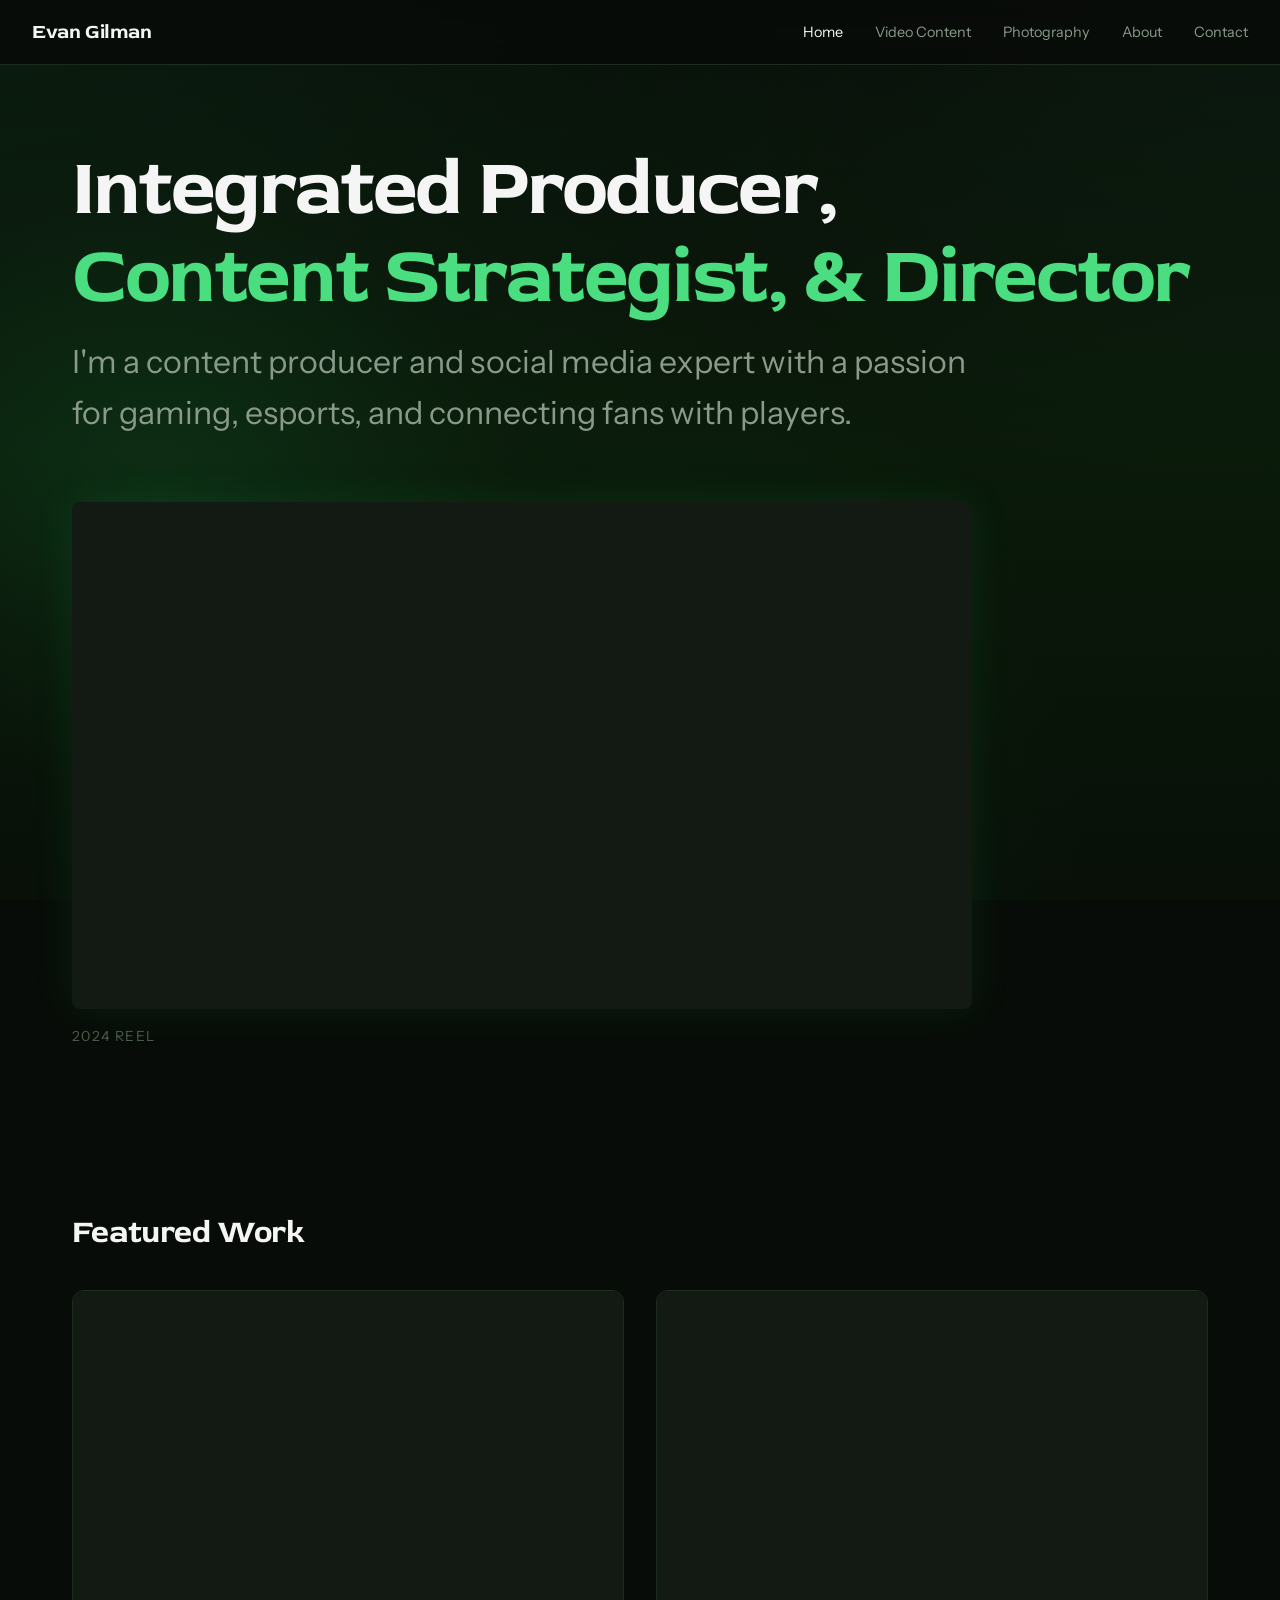
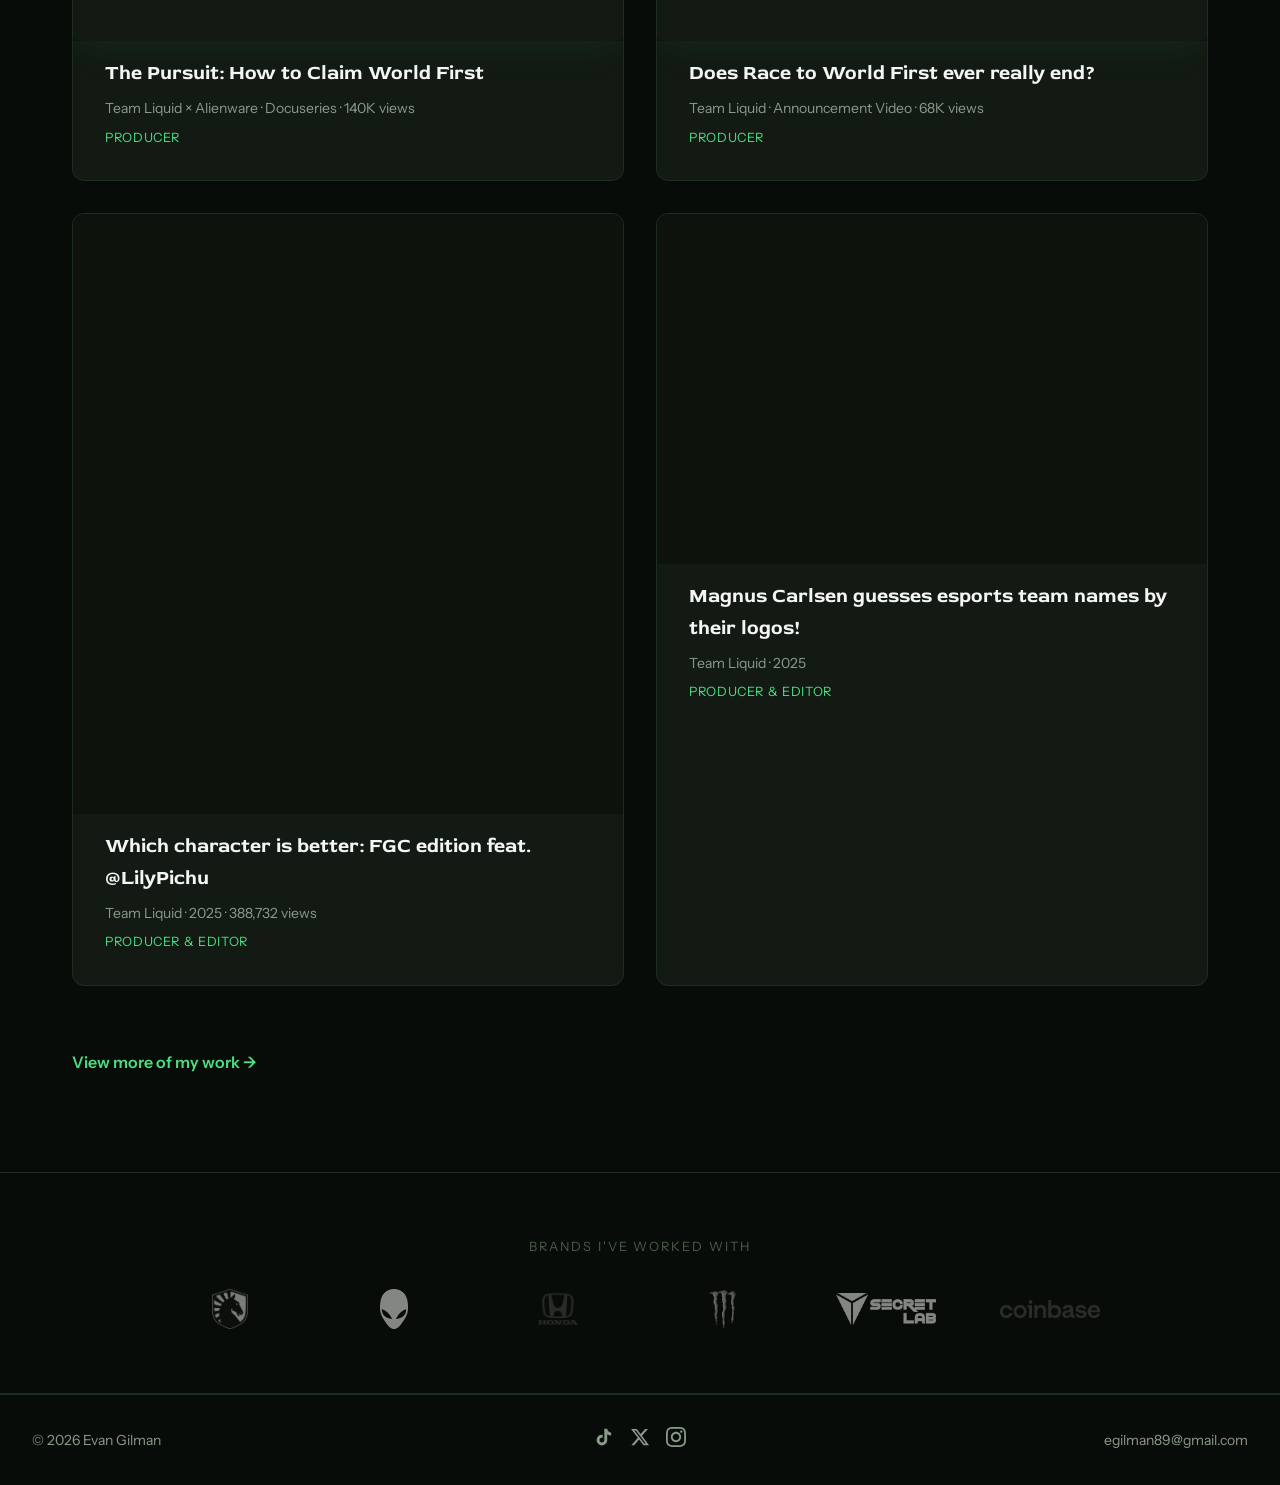
==== index.html @ f45a06b0 "adjusted font case" ====
<!DOCTYPE html>
<html lang="en">
<head>
  <meta charset="UTF-8">
  <meta name="viewport" content="width=device-width, initial-scale=1.0">
  <title>Evan Gilman | Video Producer</title>
  <link rel="icon" href="images/favicon.ico" type="image/x-icon">
  <link rel="preconnect" href="https://fonts.googleapis.com">
  <link rel="preconnect" href="https://fonts.gstatic.com" crossorigin>
  <link href="https://fonts.googleapis.com/css2?family=Instrument+Sans:wght@400;500;600;700&family=Syne:wght@700;800&display=swap" rel="stylesheet">
  <link rel="stylesheet" href="style.css">
  <link rel="preconnect" href="https://fonts.googleapis.com">
  <link rel="preconnect" href="https://fonts.gstatic.com" crossorigin>
  <link href="https://fonts.googleapis.com/css2?family=Red+Rose:wght@300..700&display=swap" rel="stylesheet">
</head>
<body>
  <nav class="nav">
    <a href="index.html" class="nav-logo">Evan Gilman</a>
    <button class="nav-toggle" aria-label="Toggle menu">
      <span></span>
      <span></span>
    </button>
    <ul class="nav-links">
      <li><a href="index.html" class="active">Home</a></li>
      <li><a href="content.html">Video Content</a></li>
      <li><a href="photography.html">Photography</a></li>
      <li><a href="about.html">About</a></li>
      <li><a href="contact.html">Contact</a></li>
    </ul>
  </nav>

  <main>
    <!-- Hero Section with Reel -->
    <section class="hero">
      <div class="hero-content">
        <h1 class="hero-title">Integrated Producer,<br><span class="accent"> Content Strategist, &amp Director</span></h1>
        <p class="hero-subtitle"> I'm a content producer and social media expert with a passion for gaming, esports, and connecting fans with players.</p>
      </div>
      <div class="reel-wrapper">
        <div class="video-container">
          <!-- Replace VIDEO_ID with actual YouTube video ID -->
          <iframe 
            src="https://www.youtube.com/embed/nRwBTQyNLHw" 
            title="Evan Gilman Video Reel"
            allow="accelerometer; autoplay; clipboard-write; encrypted-media; gyroscope; picture-in-picture" 
            allowfullscreen>
          </iframe>
        </div>
        <p class="reel-label">2024 Reel</p>
      </div>
    </section>

    <!-- Featured Work -->
    <section class="featured">
      <h2 class="section-title">Featured Work</h2>
      
      <div class="featured-grid">
        
         <!-- Featured Item 4 -->
        <article class="featured-item">
          <div class="featured-embed">
            <div class="video-container">
              <iframe 
                src="https://www.youtube.com/embed/1TEE61T-Swc" 
                allow="accelerometer; autoplay; clipboard-write; encrypted-media; gyroscope; picture-in-picture" 
                title="Race To World First Docuseries"
                allowfullscreen>
              </iframe>
            </div>
          </div>
          <div class="featured-info">
            <h3>The Pursuit: How to Claim World First</h3>
            <p class="featured-meta">Team Liquid × Alienware · Docuseries ·  140K views</p>
            <p class="featured-role">Producer</p>
          </div>
        </article>
      
        
      <article class="featured-item">
          <div class="featured-embed">
            <div class="video-container">
              <iframe 
                src="https://www.youtube.com/embed/2K3T5xhNEA8" 
                allow="accelerometer; autoplay; clipboard-write; encrypted-media; gyroscope; picture-in-picture" 
                title="Race To World First Announcement Video"
                allowfullscreen>
              </iframe>
            </div>
          </div>
          <div class="featured-info">
            <h3>Does Race to World First ever really end?</h3>
            <p class="featured-meta">Team Liquid · Announcement Video ·  68K views</p>
            <p class="featured-role">Producer</p>
          </div>
        </article>
     
        
        <!-- Featured Item 2 -->
        <article class="featured-item vertical-video">
        <div class="featured-embed vertical">
        <iframe src="https://www.youtube.com/embed/5CmzBEQgQRY" ></iframe>
          </div>
            <div class="featured-info">
            <h3>Which character is better: FGC edition feat. @LilyPichu</h3>
            <p class="featured-meta">Team Liquid · 2025 · 388,732 views</p>
            <p class="featured-role">Producer & Editor</p>
          </div>
        </article>
        

        <!-- Featured Item 3 -->
       <article class="featured-item">
  <div class="featured-embed">
    <blockquote class="instagram-media instagram" 
      data-instgrm-permalink="https://www.instagram.com/reel/DJU_d-mSItl/?utm_source=ig_embed&amp;utm_campaign=loading" 
      data-instgrm-version="14">
    </blockquote>
  </div>
  <div class="featured-info">
    <h3>Magnus Carlsen guesses esports team names by their logos!</h3>
    <p class="featured-meta">Team Liquid · 2025</p>
    <p class="featured-role">Producer & Editor</p>
  </div>
</article> 

       </div>

      <a href="content.html" class="view-all-btn">View more of my work →</a>
    </section>

    <!-- Clients/Brands Strip -->
    <section class="clients">
      <p class="clients-label">Brands I've worked with</p>
      <div class="clients-logos">
        <!-- Replace with actual logo images -->
        <img src="images/teamliquid.webp" alt="Team Liquid">
        <img src="images/alienware.webp" alt="Alienware">
        <img src="images/honda.webp" alt="honda">
        <img src="images/monster.webp" alt="monster" >
        <img src="images/secretlab.webp" alt="secretlab">
        <img src="images/coinbase.webp" alt="coinbase">
      </div>
    </section>
  </main>

 <footer class="footer">
  <p>© 2026 Evan Gilman</p>
  <div class="footer-social">
    <a href="https://www.tiktok.com/@egil.eye" target="_blank" aria-label="TikTok">
      <svg xmlns="http://www.w3.org/2000/svg" width="20" height="20" viewBox="0 0 24 24" fill="currentColor">
        <path d="M19.59 6.69a4.83 4.83 0 0 1-3.77-4.25V2h-3.45v13.67a2.89 2.89 0 0 1-5.2 1.74 2.89 2.89 0 0 1 2.31-4.64 2.93 2.93 0 0 1 .88.13V9.4a6.84 6.84 0 0 0-1-.05A6.33 6.33 0 0 0 5 20.1a6.34 6.34 0 0 0 10.86-4.43v-7a8.16 8.16 0 0 0 4.77 1.52v-3.4a4.85 4.85 0 0 1-1-.1z"/>
      </svg>
    </a>
    <a href="https://twitter.com/h3yevan" target="_blank" aria-label="X">
      <svg xmlns="http://www.w3.org/2000/svg" width="20" height="20" viewBox="0 0 24 24" fill="currentColor">
        <path d="M18.244 2.25h3.308l-7.227 8.26 8.502 11.24H16.17l-5.214-6.817L4.99 21.75H1.68l7.73-8.835L1.254 2.25H8.08l4.713 6.231zm-1.161 17.52h1.833L7.084 4.126H5.117z"/>
      </svg>
    </a>
    <a href="https://www.instagram.com/h3yevan" target="_blank" aria-label="Instagram">
      <svg xmlns="http://www.w3.org/2000/svg" width="20" height="20" viewBox="0 0 24 24" fill="currentColor">
        <path d="M12 2.163c3.204 0 3.584.012 4.85.07 3.252.148 4.771 1.691 4.919 4.919.058 1.265.069 1.645.069 4.849 0 3.205-.012 3.584-.069 4.849-.149 3.225-1.664 4.771-4.919 4.919-1.266.058-1.644.07-4.85.07-3.204 0-3.584-.012-4.849-.07-3.26-.149-4.771-1.699-4.919-4.92-.058-1.265-.07-1.644-.07-4.849 0-3.204.013-3.583.07-4.849.149-3.227 1.664-4.771 4.919-4.919 1.266-.057 1.645-.069 4.849-.069zm0-2.163c-3.259 0-3.667.014-4.947.072-4.358.2-6.78 2.618-6.98 6.98-.059 1.281-.073 1.689-.073 4.948 0 3.259.014 3.668.072 4.948.2 4.358 2.618 6.78 6.98 6.98 1.281.058 1.689.072 4.948.072 3.259 0 3.668-.014 4.948-.072 4.354-.2 6.782-2.618 6.979-6.98.059-1.28.073-1.689.073-4.948 0-3.259-.014-3.667-.072-4.947-.196-4.354-2.617-6.78-6.979-6.98-1.281-.059-1.69-.073-4.949-.073zm0 5.838c-3.403 0-6.162 2.759-6.162 6.162s2.759 6.163 6.162 6.163 6.162-2.759 6.162-6.163c0-3.403-2.759-6.162-6.162-6.162zm0 10.162c-2.209 0-4-1.79-4-4 0-2.209 1.791-4 4-4s4 1.791 4 4c0 2.21-1.791 4-4 4zm6.406-11.845c-.796 0-1.441.645-1.441 1.44s.645 1.44 1.441 1.44c.795 0 1.439-.645 1.439-1.44s-.644-1.44-1.439-1.44z"/>
      </svg>
    </a>
  </div>
  <a href="mailto:egilman89@gmail.com">egilman89@gmail.com</a>
</footer>

  <!-- Social Embed Scripts -->
  <script async src="https://www.tiktok.com/embed.js"></script>
  <script async src="//www.instagram.com/embed.js"></script>
  <script async src="https://platform.twitter.com/widgets.js" charset="utf-8"></script>
  <script src="script.js"></script>
</body>
</html>
---- style.css ----
/* ===========================================
   EVAN GILMAN PORTFOLIO - STYLES
   =========================================== */

/* CSS Variables */
:root {
  --color-bg: #080c08;
  --color-bg-elevated: #0d120d;
  --color-bg-card: #131a13;
  --color-text: #f5f5f5;
  --color-text-muted: #8a9a8a;
  --color-text-dim: #4a5a4a;
  --color-accent: #4ade80;
  --color-accent-hover: #86efac;
  --color-accent-dim: #22c55e;
  --color-border: #1e2e1e;
  
  /* Gradient colors */
  --gradient-start: #080c08;
  --gradient-mid: #0a1a0a;
  --gradient-end: #081008;
  
  --font-display: 'Red Rose', serif;
  --font-body: 'Instrument Sans', sans-serif;
  
  --spacing-xs: 0.5rem;
  --spacing-sm: 1rem;
  --spacing-md: 2rem;
  --spacing-lg: 4rem;
  --spacing-xl: 6rem;
  
  --max-width: 1200px;
  --transition: 0.3s ease;
}

/* Reset & Base */
*, *::before, *::after {
  margin: 0;
  padding: 0;
  box-sizing: border-box;
}

html {
  scroll-behavior: smooth;
}

body {
  font-family: var(--font-body);
  font-size: 16px;
  line-height: 1.6;
  color: var(--color-text);
  background: var(--color-bg);
  background-image: 
    radial-gradient(ellipse at 0% 0%, rgba(34, 197, 94, 0.08) 0%, transparent 50%),
    radial-gradient(ellipse at 100% 0%, rgba(74, 222, 128, 0.05) 0%, transparent 40%),
    radial-gradient(ellipse at 50% 100%, rgba(22, 101, 52, 0.1) 0%, transparent 50%),
    linear-gradient(180deg, var(--gradient-start) 0%, var(--gradient-mid) 50%, var(--gradient-end) 100%);
  background-attachment: fixed;
  min-height: 100vh;
  -webkit-font-smoothing: antialiased;
}

img {
  max-width: 100%;
  height: auto;
  display: block;
}

a {
  color: inherit;
  text-decoration: none;
}

/* ===========================================
   NAVIGATION
   =========================================== */
.nav {
  position: fixed;
  top: 0;
  left: 0;
  right: 0;
  z-index: 1000;
  display: flex;
  justify-content: space-between;
  align-items: center;
  padding: var(--spacing-sm) var(--spacing-md);
  background: rgba(8, 12, 8, 0.9);
  backdrop-filter: blur(10px);
  border-bottom: 1px solid var(--color-border);
}

.nav-logo {
  font-family: var(--font-display);
  font-size: 1.25rem;
  font-weight: 700;
  letter-spacing: -0.02em;
}

.nav-links {
  display: flex;
  gap: var(--spacing-md);
  list-style: none;
}

.nav-links a {
  font-size: 0.9rem;
  color: var(--color-text-muted);
  transition: color var(--transition);
}

.nav-links a:hover,
.nav-links a.active {
  color: var(--color-text);
}

.nav-toggle {
  display: none;
  flex-direction: column;
  gap: 5px;
  background: none;
  border: none;
  cursor: pointer;
  padding: 5px;
}

.nav-toggle span {
  display: block;
  width: 24px;
  height: 2px;
  background: var(--color-text);
  transition: var(--transition);
}

/* Mobile Nav */
@media (max-width: 768px) {
  .nav-toggle {
    display: flex;
    z-index: 1001;
  }
  
  .nav-links {
    position: fixed;
    top: 0;
    left: 0;
    width: 100%;
    height: 100vh;
    flex-direction: column;
    align-items: center;
    justify-content: center;
    gap: var(--spacing-lg);
    background: #080c08 !important;
    opacity: 0;
    visibility: hidden;
    transition: var(--transition);
    z-index: 999;
  }
  
  .nav-links.active {
    opacity: 1;
    visibility: visible;
  }
  
  .nav-links a {
    font-size: 1.5rem;
    color: var(--color-text)
  }
}

/* ===========================================
   MAIN CONTENT
   =========================================== */
main {
  padding-top: 80px;
}

.section-title {
  font-family: var(--font-display);
  font-size: clamp(1.5rem, 4vw, 2rem);
  font-weight: 700;
  margin-bottom: var(--spacing-md);
  letter-spacing: -0.02em;
}

/* ===========================================
   HERO SECTION
   =========================================== */
.hero {
  min-height: 90vh;
  display: flex;
  flex-direction: column;
  justify-content: center;
  padding: var(--spacing-lg) var(--spacing-md);
  max-width: var(--max-width);
  margin: 0 auto;
  position: relative;
}

.hero::before {
  content: '';
  position: absolute;
  top: 10%;
  left: -20%;
  width: 60%;
  height: 60%;
  background: radial-gradient(ellipse, rgba(34, 197, 94, 0.1) 0%, transparent 70%);
  pointer-events: none;
  z-index: -1;
}

.hero-content {
  margin-bottom: var(--spacing-lg);
}

.hero-title {
  font-family: var(--font-display);
  font-size: clamp(2.5rem, 8vw, 5rem);
  font-weight: 800;
  line-height: 1.1;
  letter-spacing: -0.03em;
  margin-bottom: var(--spacing-sm);
}

.hero-title .accent {
  color: var(--color-accent);
}

.hero-subtitle {
  font-size: 2rem;
  color: var(--color-text-muted);
  max-width: 1000px;
  text-wrap: balance;
}

.reel-wrapper {
  width: 100%;
  max-width: 900px;
}

.reel-label {
  font-size: 0.875rem;
  color: var(--color-text-dim);
  margin-top: var(--spacing-sm);
  text-transform: uppercase;
  letter-spacing: 0.1em;
}

/* Responsive Video Container */
.video-container {
  position: relative;
  padding-bottom: 56.25%; /* 16:9 */
  height: 0;
  overflow: hidden;
  background: var(--color-bg-card);
  border-radius: 8px;
  box-shadow: 0 0 40px rgba(34, 197, 94, 0.1);
}

.video-container iframe {
  position: absolute;
  top: 0;
  left: 0;
  width: 100%;
  height: 100%;
  border: none;
}

/* ===========================================
   FEATURED SECTION
   =========================================== */
.featured {
  padding: var(--spacing-xl) var(--spacing-md);
  max-width: var(--max-width);
  margin: 0 auto;
}

.featured-grid {
  display: grid;
  grid-template-columns: repeat(2, 1fr);
  gap: var(--spacing-md);
  margin-bottom: var(--spacing-lg);
   align-items: stretch;
}

@media (max-width: 900px) {
  .featured-grid {
    grid-template-columns: 1fr;
  }
}

.featured-item {
  background: var(--color-bg-card);
  border-radius: 12px;
  overflow: hidden;
  transition: transform var(--transition), box-shadow var(--transition);
  border: 1px solid var(--color-border);
}

.featured-item:hover {
  transform: translateY(-4px);
  box-shadow: 0 8px 30px rgba(34, 197, 94, 0.15);
  border-color: rgba(74, 222, 128, 0.3);
}

.featured-embed {
  min-height: 350px;
  display: flex;
  align-items: center;
  justify-content: center;
  background: var(--color-bg-elevated);
  position: relative;
}

.featured-embed .video-container {
   position: absolute;
  top: 0;
  left: 0;
  width: 100%;
  height: 100%;
  padding-bottom: 0;
 }

.featured-embed.vertical,
.featured-embed.instagram {
 height: 600px;
  width: 100%;
  overflow: hidden; }

.featured-embed.vertical iframe {
  width: 100%;
  height: 100%;
  border: none;
 }


.featured-embed .instagram-media {
  margin: 0 auto !important;
  max-width: 100% !important;
 
}
.featured-embed.instagram {
  height: 350px;
  overflow: hidden;
}

.featured-embed.instagram iframe,
.featured-embed.instagram .instagram-media {
  width: 100% !important;
  min-width: 100% !important;
  margin: 0 !important;
}

/* Social embed styling */
.featured-embed blockquote {
  margin: 0 auto !important;
}

.featured-info {
  padding: var(--spacing-sm) var(--spacing-md) var(--spacing-md);
}

.featured-info h3 {
  font-family: var(--font-display);
  font-size: 1.25rem;
  font-weight: 700;
  margin-bottom: var(--spacing-xs);
}

.featured-meta {
  font-size: 0.875rem;
  color: var(--color-text-muted);
}

.featured-role {
  font-size: 0.8rem;
  color: var(--color-accent);
  margin-top: var(--spacing-xs);
  text-transform: uppercase;
  letter-spacing: 0.05em;
}

.view-all-btn {
  display: inline-block;
  font-weight: 600;
  color: var(--color-accent);
  transition: color var(--transition);
}

.view-all-btn:hover {
  color: var(--color-accent-hover);
}

/* ===========================================
   CLIENTS SECTION
   =========================================== */
.clients {
  padding: var(--spacing-lg) var(--spacing-md);
  border-top: 1px solid var(--color-border);
  border-bottom: 1px solid var(--color-border);
}

.clients-label {
  text-align: center;
  font-size: 0.8rem;
  color: var(--color-text-dim);
  text-transform: uppercase;
  letter-spacing: 0.15em;
  margin-bottom: var(--spacing-md);
}

.clients-logos {
  display: flex;
  justify-content: center;
  align-items: center;
  flex-wrap: wrap;
  gap: var(--spacing-lg);
  max-width: var(--max-width);
  margin: 0 auto;
}

.clients-logos img {
  width: 100px;
  height: 40px;
  object-fit: contain;
  opacity: 0.5;
  filter: grayscale(100%);
  transition: var(--transition);
}

.clients-logos img:hover {
  opacity: 1;
  filter: grayscale(0%);
}

/* ===========================================
   CONTENT PAGE
   =========================================== */
.content-page {
  padding: var(--spacing-lg) var(--spacing-md);
  max-width: var(--max-width);
  margin: 0 auto;
}
.content-embed .video-container {
  width: 100%;
}
.page-header {
  margin-bottom: var(--spacing-lg);
}

.page-header h1 {
  font-family: var(--font-display);
  font-size: clamp(2rem, 6vw, 3.5rem);
  font-weight: 800;
  letter-spacing: -0.03em;
  margin-bottom: var(--spacing-sm);
}

.page-header p {
  color: var(--color-text-muted);
  font-size: 1.1rem;
  max-width: 1000px;
}

.content-role {
  color: var(--color-accent);
  font-size: 0.75rem;
  text-transform: uppercase;
  letter-spacing: 0.05em;
}

/* Filter Tabs */
.filter-tabs {
  display: flex;
  flex-wrap: wrap;
  gap: var(--spacing-xs);
  margin-bottom: var(--spacing-lg);
}

.filter-btn {
  padding: 0.6rem 1.2rem;
  background: var(--color-bg-card);
  border: 1px solid var(--color-border);
  border-radius: 100px;
  color: var(--color-text-muted);
  font-family: var(--font-body);
  font-size: 0.875rem;
  cursor: pointer;
  transition: var(--transition);
}

.filter-btn:hover,
.filter-btn.active {
  background: var(--color-accent);
  border-color: var(--color-accent);
  color: white;
}

/* Content Grid */
.content-grid {
  display: grid;
  grid-template-columns: repeat(3, 1fr);
  gap: var(--spacing-md);
}

.content-section {
  grid-column: 1 / -1;
  display: grid;
  grid-template-columns: repeat(3, 1fr);
  gap: var(--spacing-md);
  margin-bottom: var(--spacing-lg);
}

.content-section.hidden {
  display: none;
}

.content-section-title {
  grid-column: 1 / -1;
  font-family: var(--font-display);
  font-size: 1.5rem;
  color: var(--color-text);
  margin-bottom: var(--spacing-sm);
  padding-bottom: var(--spacing-xs);
  border-bottom: 1px solid var(--color-border);
}

.twitter-container {
  max-width: 550px;
  background: var(--color-bg-card);
  border-radius: 8px;
  box-shadow: 0 0 40px rgba(34, 197, 94, 0.1);
  padding: var(--spacing-sm); /* gives the embed some breathing room */
}

.twitter-container .twitter-tweet {
  margin: 0 !important;
}

.content-item.vertical-card {
  max-width: 280px;
  width: 100%;
}

.content-item.vertical-card .content-embed {
  height: 450px; /* default for YouTube Shorts */
  min-height: auto;
  overflow: hidden;
  position: relative;
   padding: 0;
  background: #000;
  padding: 0 !important;
  margin: 0 !important;
}

/* YouTube Shorts */
.content-item.vertical-card iframe {
  width: 100%;
  height: 100%;
  border: none;
   transform: scale(1.1);
}


/* TikTok - needs special handling because it injects its own size */
.content-item.vertical-card:has(.tiktok-embed) {
  max-width: 290px;
}

.content-item.vertical-card:has(.tiktok-embed) .content-embed {
  height: 500px; /* or 580px, whichever looks better */
  position: relative;
}

.content-item.vertical-card .tiktok-embed {
  margin: 0 !important;
  max-width: 120% !important;
  min-width: 120% !important;
  position: absolute;
  top: -10px;
  left: 50%;
  transform: translateX(-50%) scale(0.899);
  transform-origin: top center;
}

/* Instagram Reels */
.content-item.vertical-card .instagram-media {
  margin: 0 !important;
  max-width: 100% !important;
  min-width: 100% !important;
}


@media (max-width: 1000px) {
  .content-section {
    grid-template-columns: repeat(2, 1fr);
  }
  
  .content-grid {
    grid-template-columns: repeat(2, 1fr);
  }
}

@media (max-width: 600px) {
  .content-section {
    grid-template-columns: 1fr;
  }
  
  .content-grid {
    grid-template-columns: 1fr;
  }
  
  /* Center and widen vertical cards on mobile */
  .content-item.vertical-card {
    max-width: 85%;
    width: 100%;
    margin: 0 auto;
  }
}

.content-item {
  background: var(--color-bg-card);
  border-radius: 12px;
  overflow: hidden;
  transition: transform var(--transition), box-shadow var(--transition);
  border: 1px solid var(--color-border);
}

.content-item:hover {
  transform: translateY(-4px);
  box-shadow: 0 8px 30px rgba(34, 197, 94, 0.15);
  border-color: rgba(74, 222, 128, 0.3);
}

.content-item.large {
  grid-column: span 2;
}

@media (max-width: 600px) {
  .content-item.large {
    grid-column: span 1;
  }
}

.content-item.hidden {
  display: none;
}

.content-embed {
  min-height: 200px;
  display: flex;
  align-items: center;
  justify-content: center;
  background: var(--color-bg-elevated);
}

.content-embed blockquote {
  margin: 0 auto !important;
}

.content-info {
  padding: var(--spacing-sm);
}

.content-tag {
  display: inline-block;
  font-size: 0.7rem;
  color: var(--color-accent);
  text-transform: uppercase;
  letter-spacing: 0.1em;
  margin-bottom: var(--spacing-xs);
}

.content-info h3 {
  font-size: 1rem;
  font-weight: 600;
  margin-bottom: 0.25rem;
}

.content-info p {
  font-size: 0.8rem;
  color: var(--color-text-muted);
}

/* ===========================================
   ABOUT PAGE
   =========================================== */
.about-page {
  padding: var(--spacing-lg) var(--spacing-md);
  max-width: var(--max-width);
  margin: 0 auto;
}

.bio-section {
  display: grid;
  grid-template-columns: 300px 1fr;
  gap: var(--spacing-lg);
  margin-bottom: var(--spacing-xl);
  align-items: start;
}

@media (max-width: 800px) {
  .bio-section {
    grid-template-columns: 1fr;
  }
}

.bio-image img {
  width: 100%;
  border-radius: 12px;
  aspect-ratio: 1;
  object-fit: cover;
  margin-top: 75px;
}

.bio-content h1 {
  font-family: var(--font-display);
  font-size: clamp(2rem, 5vw, 3rem);
  font-weight: 800;
  letter-spacing: -0.02em;
  margin-bottom: var(--spacing-sm);
  margin-top: 60px;
}

.bio-lead {
  font-size: 1.25rem;
  color: var(--color-text);
  margin-bottom: var(--spacing-md);
}

.bio-content p {
  color: var(--color-text-muted);
  margin-bottom: var(--spacing-sm);
}

.bio-cta {
  display: flex;
  gap: var(--spacing-sm);
  margin-top: var(--spacing-md);
}

.btn-primary {
  padding: 0.8rem 1.5rem;
  background: var(--color-accent);
  color: white;
  border-radius: 8px;
  font-weight: 600;
  transition: background var(--transition);
}

.btn-primary:hover {
  background: var(--color-accent-hover);
}

.btn-secondary {
  padding: 0.8rem 1.5rem;
  background: transparent;
  color: var(--color-text);
  border: 1px solid var(--color-border);
  border-radius: 8px;
  font-weight: 600;
  transition: var(--transition);
}

.btn-secondary:hover {
  border-color: var(--color-text-muted);
}

/* BTS Carousel */
.bts-section {
  margin-bottom: var(--spacing-xl);
}

.bts-carousel {
  padding-bottom: var(--spacing-lg);
}

.bts-carousel .swiper-slide {
  width: 350px;
  height: auto;
}

.bts-carousel .swiper-slide img {
  width: 100%;
  height: 250px;
  object-fit: cover;
  border-radius: 8px;
}

.bts-caption {
  font-size: 0.875rem;
  color: var(--color-text-muted);
  margin-top: var(--spacing-xs);
  text-align: center;
}

/* Swiper customization */
.swiper-button-prev,
.swiper-button-next {
  color: var(--color-text) !important;
  background: var(--color-bg-card);
  width: 44px !important;
  height: 44px !important;
  border-radius: 50%;
}

.swiper-button-prev::after,
.swiper-button-next::after {
  font-size: 1rem !important;
}

.swiper-pagination-bullet {
  background: var(--color-text-muted) !important;
}

.swiper-pagination-bullet-active {
  background: var(--color-accent) !important;
}

/* Previous Work / Credits */
.previous-section {
  padding-top: var(--spacing-lg);
  border-top: 1px solid var(--color-border);
}

.previous-intro {
  color: var(--color-text-muted);
  max-width: 600px;
  margin-bottom: var(--spacing-md);
}

.credits-grid {
  display: grid;
  grid-template-columns: repeat(auto-fill, minmax(150px, 1fr));
  gap: var(--spacing-sm);
}

.credit-item {
  text-align: center;
  padding: var(--spacing-sm);
  background: var(--color-bg-card);
  border-radius: 8px;
}

.credit-item img {
  width: 100%;
  height: 80px;
  object-fit: contain;
  margin-bottom: var(--spacing-xs);
  filter: grayscale(50%);
}

.credit-item span {
  display: block;
  font-size: 0.875rem;
  font-weight: 600;
}

.credit-item small {
  font-size: 0.75rem;
  color: var(--color-text-dim);
}

/* ===========================================
   CONTACT PAGE
   =========================================== */
.contact-page {
  min-height: calc(100vh - 160px);
  display: flex;
  align-items: center;
  justify-content: center;
  padding: var(--spacing-lg) var(--spacing-md);
}

.contact-content {
  max-width: 600px;
  text-align: center;
  
}

.contact-content h1 {
  font-family: var(--font-display);
  font-size: clamp(2.5rem, 6vw, 4rem);
  font-weight: 800;
  letter-spacing: -0.03em;
  margin-bottom: var(--spacing-sm);
    white-space: nowrap;
}

.contact-content > p {
  color: var(--color-text-muted);
  font-size: 1.1rem;
  margin-bottom: var(--spacing-lg);
}

.contact-links {
  display: flex;
  flex-direction: column;
  gap: var(--spacing-sm);
  margin-bottom: var(--spacing-lg);
}

.contact-item {
  display: flex;
  justify-content: space-between;
  align-items: center;
  padding: var(--spacing-md);
  background: var(--color-bg-card);
  border-radius: 12px;
  border: 1px solid var(--color-border);
  transition: var(--transition);
}

.contact-item:hover {
  border-color: var(--color-accent);
  transform: translateY(-2px);
  box-shadow: 0 8px 30px rgba(34, 197, 94, 0.15);
}

.contact-label {
  font-size: 0.8rem;
  color: var(--color-text-dim);
  text-transform: uppercase;
  letter-spacing: 0.1em;
}

.contact-value {
  font-weight: 600;
  color: var(--color-accent);
}

.contact-location {
  color: var(--color-text-muted);
}

.contact-location .availability {
  margin-top: var(--spacing-xs);
  font-size: 0.9rem;
  color: var(--color-accent);
}
.video-container.vertical {
  padding-bottom: 177.78%; /* 9:16 aspect ratio */
  max-width: 350px; /* so it doesn't get huge on desktop */
  display: flex;
  align-items: center;
  justify-content: center;
  background: var(--color-bg-elevated);
}

/* ===========================================
   FOOTER
   =========================================== */
.footer {
  display: flex;
  justify-content: space-between;
  align-items: center;
  padding: var(--spacing-md);
  border-top: 1px solid var(--color-border);
  font-size: 0.875rem;
  color: var(--color-text-muted);
}

.footer > * {
  flex: 1;
}

.footer > p {
  text-align: left;
}

.footer-social {
  display: flex;
  justify-content: center;
  gap: var(--spacing-sm);
}

.footer-social a {
  color: var(--color-text-muted);
  transition: color var(--transition);
}

.footer-social a:hover {
  color: var(--color-accent);
}

.footer > a {
  text-align: right;
}

@media (max-width: 500px) {
  .footer {
    flex-direction: column;
    gap: var(--spacing-sm);
    text-align: center;
  }
  
  .footer > p,
  .footer > a {
    text-align: center;
  }
}
@media (max-width: 500px) {
  .footer {
    flex-direction: column;
    gap: var(--spacing-xs);
    text-align: center;
  }
}
/* Photography page css */ 
.photography-page {
  padding: var(--spacing-lg) var(--spacing-md);
  max-width: var(--max-width);
  margin: 0 auto;
}

.photo-grid {
  columns: 3;
  column-gap: var(--spacing-sm);
}

.photo-grid img {
  width: 100%;
  margin-bottom: var(--spacing-sm);
  border-radius: 8px;
  transition: transform var(--transition), box-shadow var(--transition);
  break-inside: avoid;
}

.photo-grid img:hover {
  transform: scale(1.02);
  box-shadow: 0 8px 30px rgba(34, 197, 94, 0.2);
}

@media (max-width: 900px) {
  .photo-grid {
    columns: 2;
  }
}

@media (max-width: 500px) {
  .photo-grid {
    columns: 1;
  }
}
/*light box to make pictures clickable to englarge*/ 
.lightbox {
  position: fixed;
  top: 0;
  left: 0;
  width: 100%;
  height: 100%;
  background: rgba(0, 0, 0, 0.95);
  display: flex;
  align-items: center;
  justify-content: center;
  opacity: 0;
  visibility: hidden;
  transition: opacity 0.3s, visibility 0.3s;
  z-index: 2000;
  cursor: zoom-out;
}

.lightbox.active {
  opacity: 1;
  visibility: visible;
}

.lightbox img {
  max-width: 90%;
  max-height: 90%;
  object-fit: contain;
  border-radius: 4px;
}

.lightbox-close {
  position: absolute;
  top: 20px;
  right: 30px;
  font-size: 3rem;
  color: white;
  background: none;
  border: none;
  cursor: pointer;
  opacity: 0.7;
  transition: opacity 0.3s;
}

.lightbox-close:hover {
  opacity: 1;
}

.photo-grid img {
  cursor: zoom-in;
}
.lightbox-caption {
  position: absolute;
  bottom: 40px;
  left: 50%;
  transform: translateX(-50%);
  color: white;
  font-size: 1rem;
  text-align: center;
  background: rgba(0, 0, 0, 0.6);
  padding: 0.5rem 1.5rem;
  border-radius: 4px;
  max-width: 80%;
}
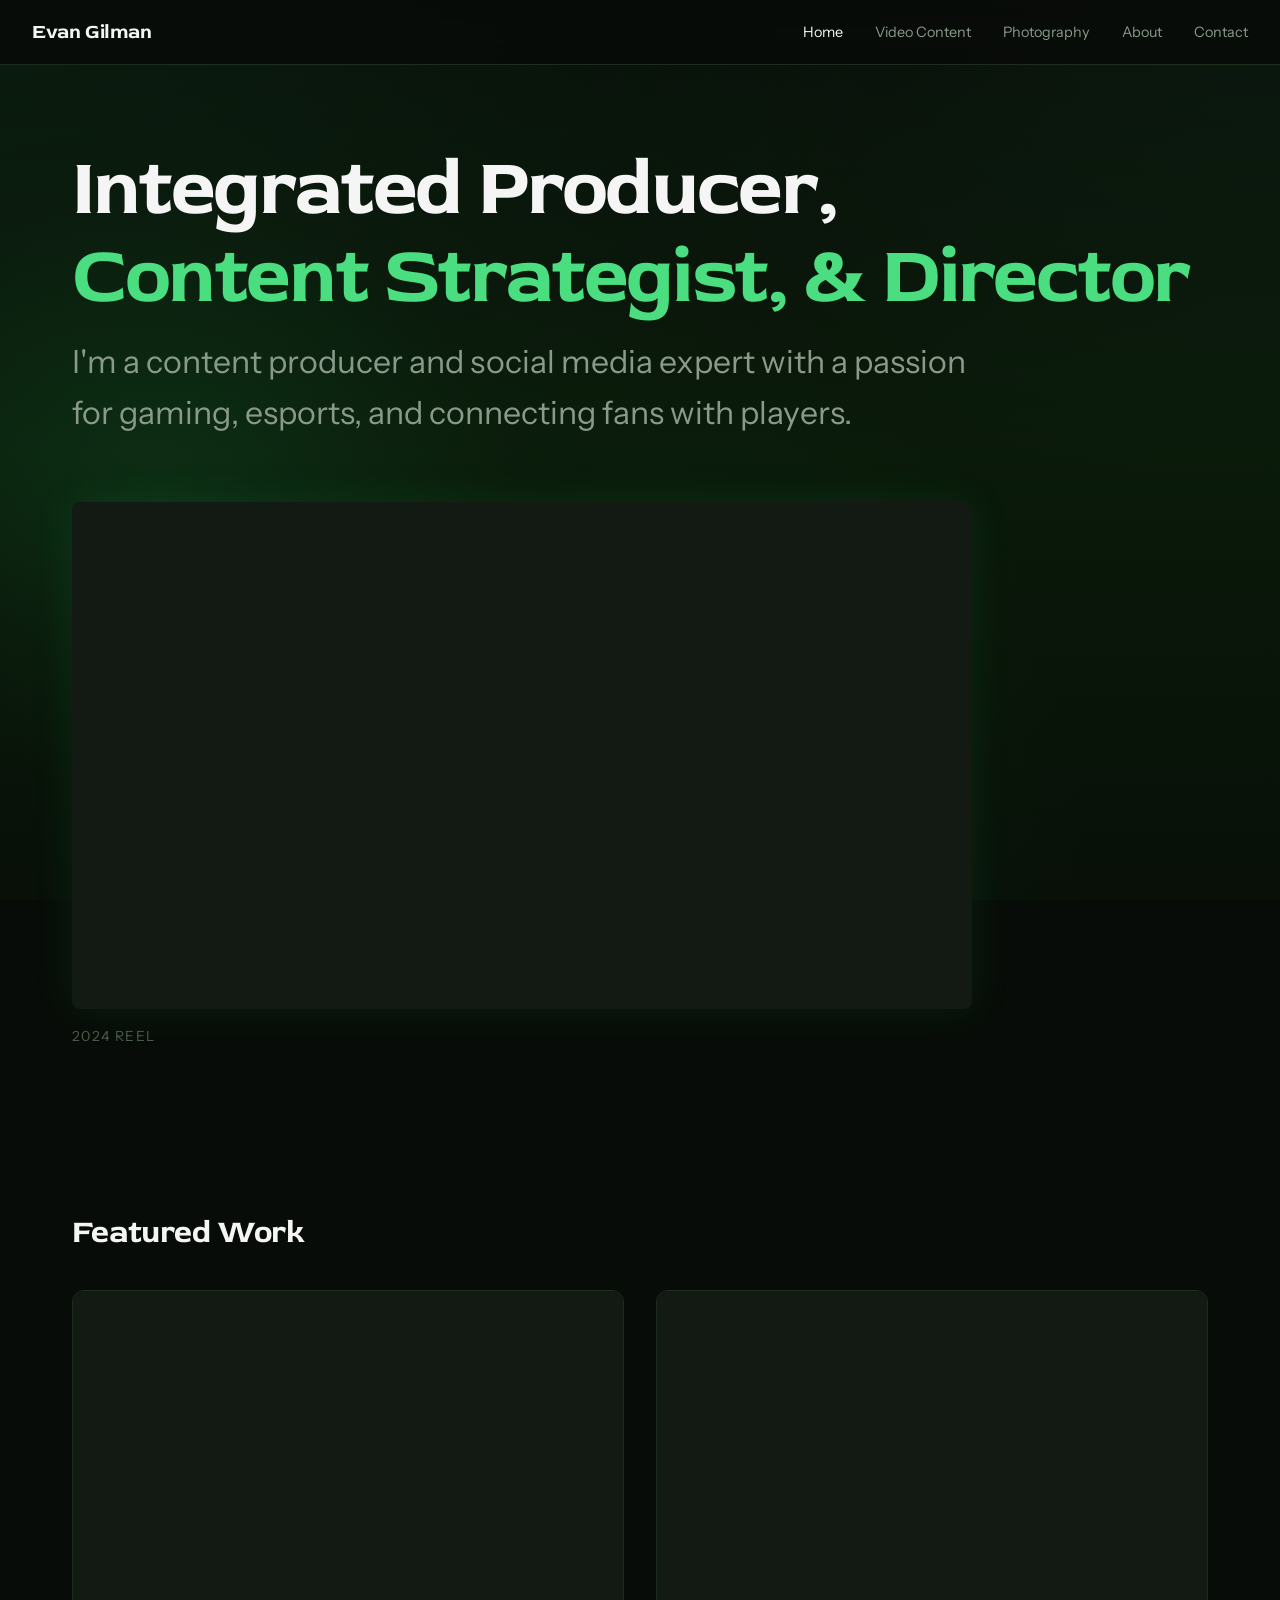
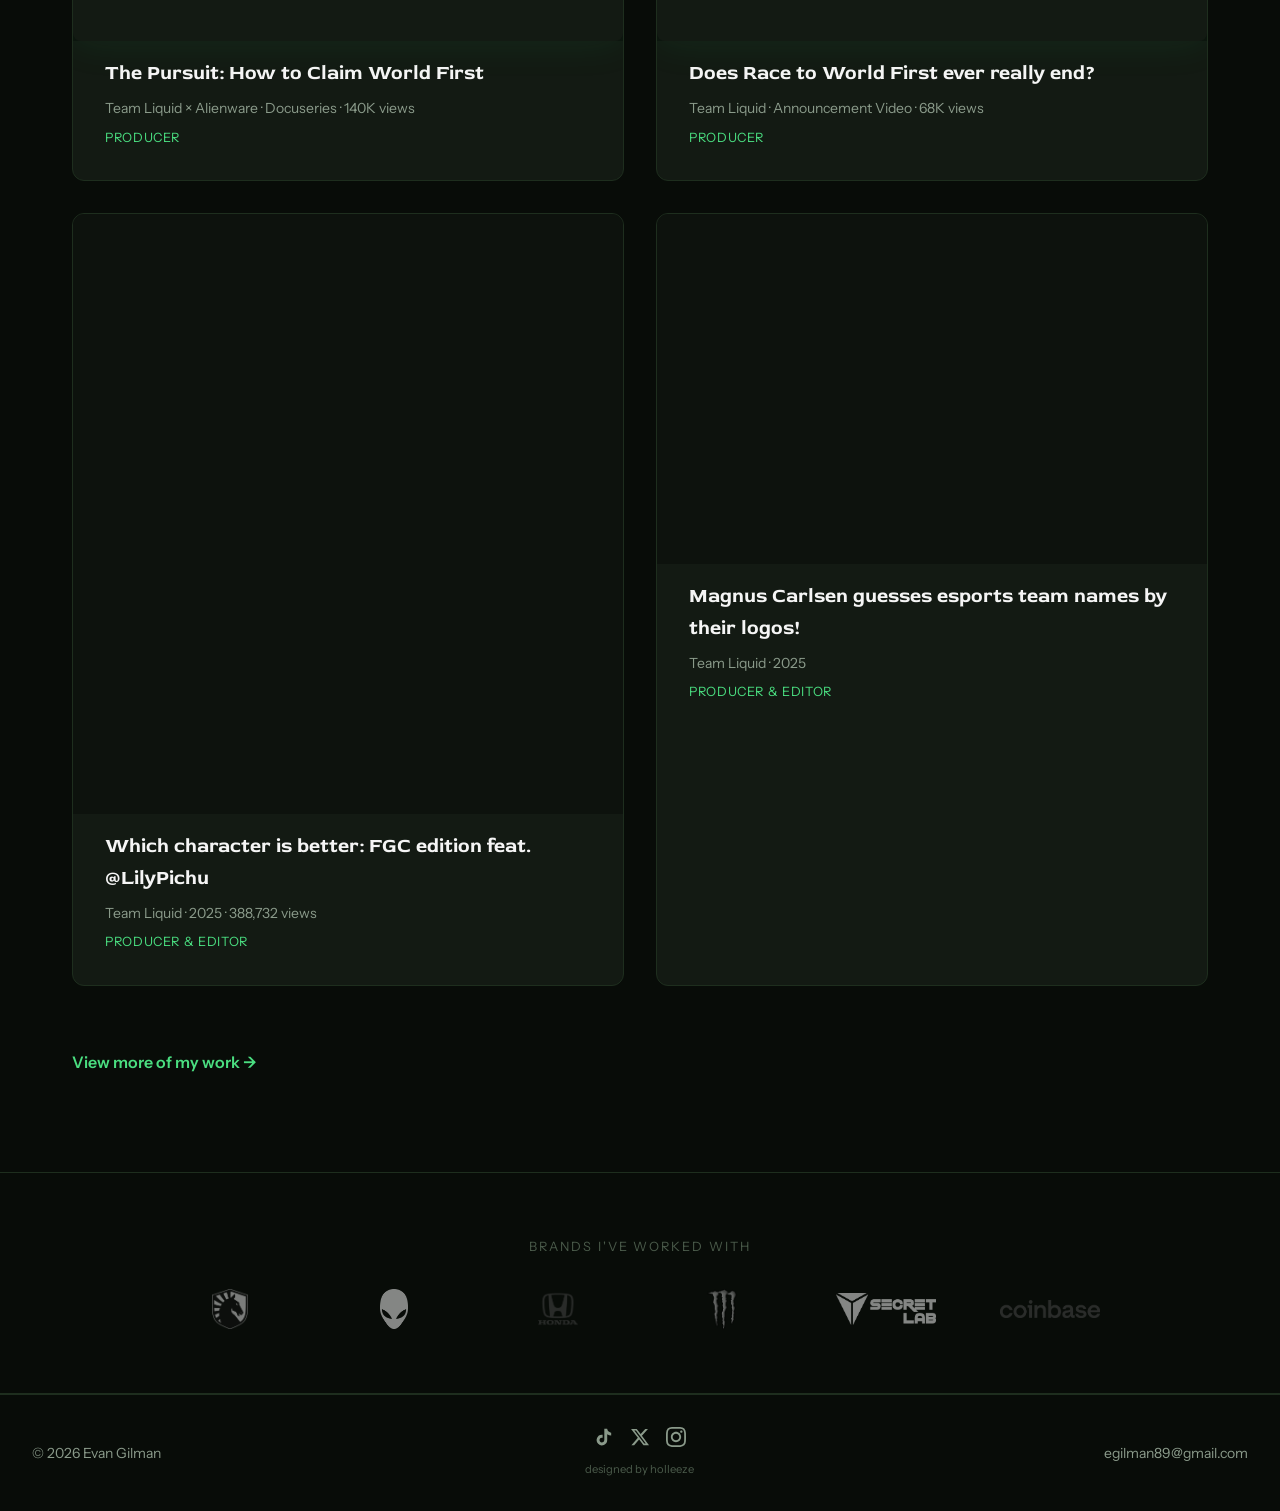
==== commit 8f942437: "adding design teams name" ====
--- a/index.html
+++ b/index.html
@@ -142,25 +142,27 @@
       </div>
     </section>
   </main>
-
- <footer class="footer">
+<footer class="footer">
   <p>© 2026 Evan Gilman</p>
-  <div class="footer-social">
-    <a href="https://www.tiktok.com/@egil.eye" target="_blank" aria-label="TikTok">
-      <svg xmlns="http://www.w3.org/2000/svg" width="20" height="20" viewBox="0 0 24 24" fill="currentColor">
-        <path d="M19.59 6.69a4.83 4.83 0 0 1-3.77-4.25V2h-3.45v13.67a2.89 2.89 0 0 1-5.2 1.74 2.89 2.89 0 0 1 2.31-4.64 2.93 2.93 0 0 1 .88.13V9.4a6.84 6.84 0 0 0-1-.05A6.33 6.33 0 0 0 5 20.1a6.34 6.34 0 0 0 10.86-4.43v-7a8.16 8.16 0 0 0 4.77 1.52v-3.4a4.85 4.85 0 0 1-1-.1z"/>
-      </svg>
-    </a>
-    <a href="https://twitter.com/h3yevan" target="_blank" aria-label="X">
-      <svg xmlns="http://www.w3.org/2000/svg" width="20" height="20" viewBox="0 0 24 24" fill="currentColor">
-        <path d="M18.244 2.25h3.308l-7.227 8.26 8.502 11.24H16.17l-5.214-6.817L4.99 21.75H1.68l7.73-8.835L1.254 2.25H8.08l4.713 6.231zm-1.161 17.52h1.833L7.084 4.126H5.117z"/>
-      </svg>
-    </a>
-    <a href="https://www.instagram.com/h3yevan" target="_blank" aria-label="Instagram">
-      <svg xmlns="http://www.w3.org/2000/svg" width="20" height="20" viewBox="0 0 24 24" fill="currentColor">
-        <path d="M12 2.163c3.204 0 3.584.012 4.85.07 3.252.148 4.771 1.691 4.919 4.919.058 1.265.069 1.645.069 4.849 0 3.205-.012 3.584-.069 4.849-.149 3.225-1.664 4.771-4.919 4.919-1.266.058-1.644.07-4.85.07-3.204 0-3.584-.012-4.849-.07-3.26-.149-4.771-1.699-4.919-4.92-.058-1.265-.07-1.644-.07-4.849 0-3.204.013-3.583.07-4.849.149-3.227 1.664-4.771 4.919-4.919 1.266-.057 1.645-.069 4.849-.069zm0-2.163c-3.259 0-3.667.014-4.947.072-4.358.2-6.78 2.618-6.98 6.98-.059 1.281-.073 1.689-.073 4.948 0 3.259.014 3.668.072 4.948.2 4.358 2.618 6.78 6.98 6.98 1.281.058 1.689.072 4.948.072 3.259 0 3.668-.014 4.948-.072 4.354-.2 6.782-2.618 6.979-6.98.059-1.28.073-1.689.073-4.948 0-3.259-.014-3.667-.072-4.947-.196-4.354-2.617-6.78-6.979-6.98-1.281-.059-1.69-.073-4.949-.073zm0 5.838c-3.403 0-6.162 2.759-6.162 6.162s2.759 6.163 6.162 6.163 6.162-2.759 6.162-6.163c0-3.403-2.759-6.162-6.162-6.162zm0 10.162c-2.209 0-4-1.79-4-4 0-2.209 1.791-4 4-4s4 1.791 4 4c0 2.21-1.791 4-4 4zm6.406-11.845c-.796 0-1.441.645-1.441 1.44s.645 1.44 1.441 1.44c.795 0 1.439-.645 1.439-1.44s-.644-1.44-1.439-1.44z"/>
-      </svg>
-    </a>
+  <div class="footer-center">
+    <div class="footer-social">
+      <a href="https://www.tiktok.com/@egil.eye" target="_blank" aria-label="TikTok">
+        <svg xmlns="http://www.w3.org/2000/svg" width="20" height="20" viewBox="0 0 24 24" fill="currentColor">
+          <path d="M19.59 6.69a4.83 4.83 0 0 1-3.77-4.25V2h-3.45v13.67a2.89 2.89 0 0 1-5.2 1.74 2.89 2.89 0 0 1 2.31-4.64 2.93 2.93 0 0 1 .88.13V9.4a6.84 6.84 0 0 0-1-.05A6.33 6.33 0 0 0 5 20.1a6.34 6.34 0 0 0 10.86-4.43v-7a8.16 8.16 0 0 0 4.77 1.52v-3.4a4.85 4.85 0 0 1-1-.1z"/>
+        </svg>
+      </a>
+      <a href="https://twitter.com/h3yevan" target="_blank" aria-label="X">
+        <svg xmlns="http://www.w3.org/2000/svg" width="20" height="20" viewBox="0 0 24 24" fill="currentColor">
+          <path d="M18.244 2.25h3.308l-7.227 8.26 8.502 11.24H16.17l-5.214-6.817L4.99 21.75H1.68l7.73-8.835L1.254 2.25H8.08l4.713 6.231zm-1.161 17.52h1.833L7.084 4.126H5.117z"/>
+        </svg>
+      </a>
+      <a href="https://www.instagram.com/h3yevan" target="_blank" aria-label="Instagram">
+        <svg xmlns="http://www.w3.org/2000/svg" width="20" height="20" viewBox="0 0 24 24" fill="currentColor">
+          <path d="M12 2.163c3.204 0 3.584.012 4.85.07 3.252.148 4.771 1.691 4.919 4.919.058 1.265.069 1.645.069 4.849 0 3.205-.012 3.584-.069 4.849-.149 3.225-1.664 4.771-4.919 4.919-1.266.058-1.644.07-4.85.07-3.204 0-3.584-.012-4.849-.07-3.26-.149-4.771-1.699-4.919-4.92-.058-1.265-.07-1.644-.07-4.849 0-3.204.013-3.583.07-4.849.149-3.227 1.664-4.771 4.919-4.919 1.266-.057 1.645-.069 4.849-.069zm0-2.163c-3.259 0-3.667.014-4.947.072-4.358.2-6.78 2.618-6.98 6.98-.059 1.281-.073 1.689-.073 4.948 0 3.259.014 3.668.072 4.948.2 4.358 2.618 6.78 6.98 6.98 1.281.058 1.689.072 4.948.072 3.259 0 3.668-.014 4.948-.072 4.354-.2 6.782-2.618 6.979-6.98.059-1.28.073-1.689.073-4.948 0-3.259-.014-3.667-.072-4.947-.196-4.354-2.617-6.78-6.979-6.98-1.281-.059-1.69-.073-4.949-.073zm0 5.838c-3.403 0-6.162 2.759-6.162 6.162s2.759 6.163 6.162 6.163 6.162-2.759 6.162-6.163c0-3.403-2.759-6.162-6.162-6.162zm0 10.162c-2.209 0-4-1.79-4-4 0-2.209 1.791-4 4-4s4 1.791 4 4c0 2.21-1.791 4-4 4zm6.406-11.845c-.796 0-1.441.645-1.441 1.44s.645 1.44 1.441 1.44c.795 0 1.439-.645 1.439-1.44s-.644-1.44-1.439-1.44z"/>
+        </svg>
+      </a>
+    </div>
+    <a href="https://holleeze.github.io/portfolio/" target="_blank" class="credit-link">designed by holleeze</a>
   </div>
   <a href="mailto:egilman89@gmail.com">egilman89@gmail.com</a>
 </footer>
--- a/style.css
+++ b/style.css
@@ -1102,4 +1102,28 @@
   padding: 0.5rem 1.5rem;
   border-radius: 4px;
   max-width: 80%;
-}+}
+.credit-link {
+  color: var(--color-text-dim);
+  font-size: 0.75rem;
+  transition: color var(--transition);
+}
+
+.credit-link:hover {
+  color: var(--color-accent);
+}
+.footer-center {
+  display: flex;
+  flex-direction: column;
+  align-items: center;
+  gap: var(--spacing-xs);
+}
+
+.credit-link {
+  color: var(--color-text-dim);
+  font-size: 0.7rem;
+  transition: color var(--transition);
+}
+
+.credit-link:hover {
+  color: var(--color-accent);}
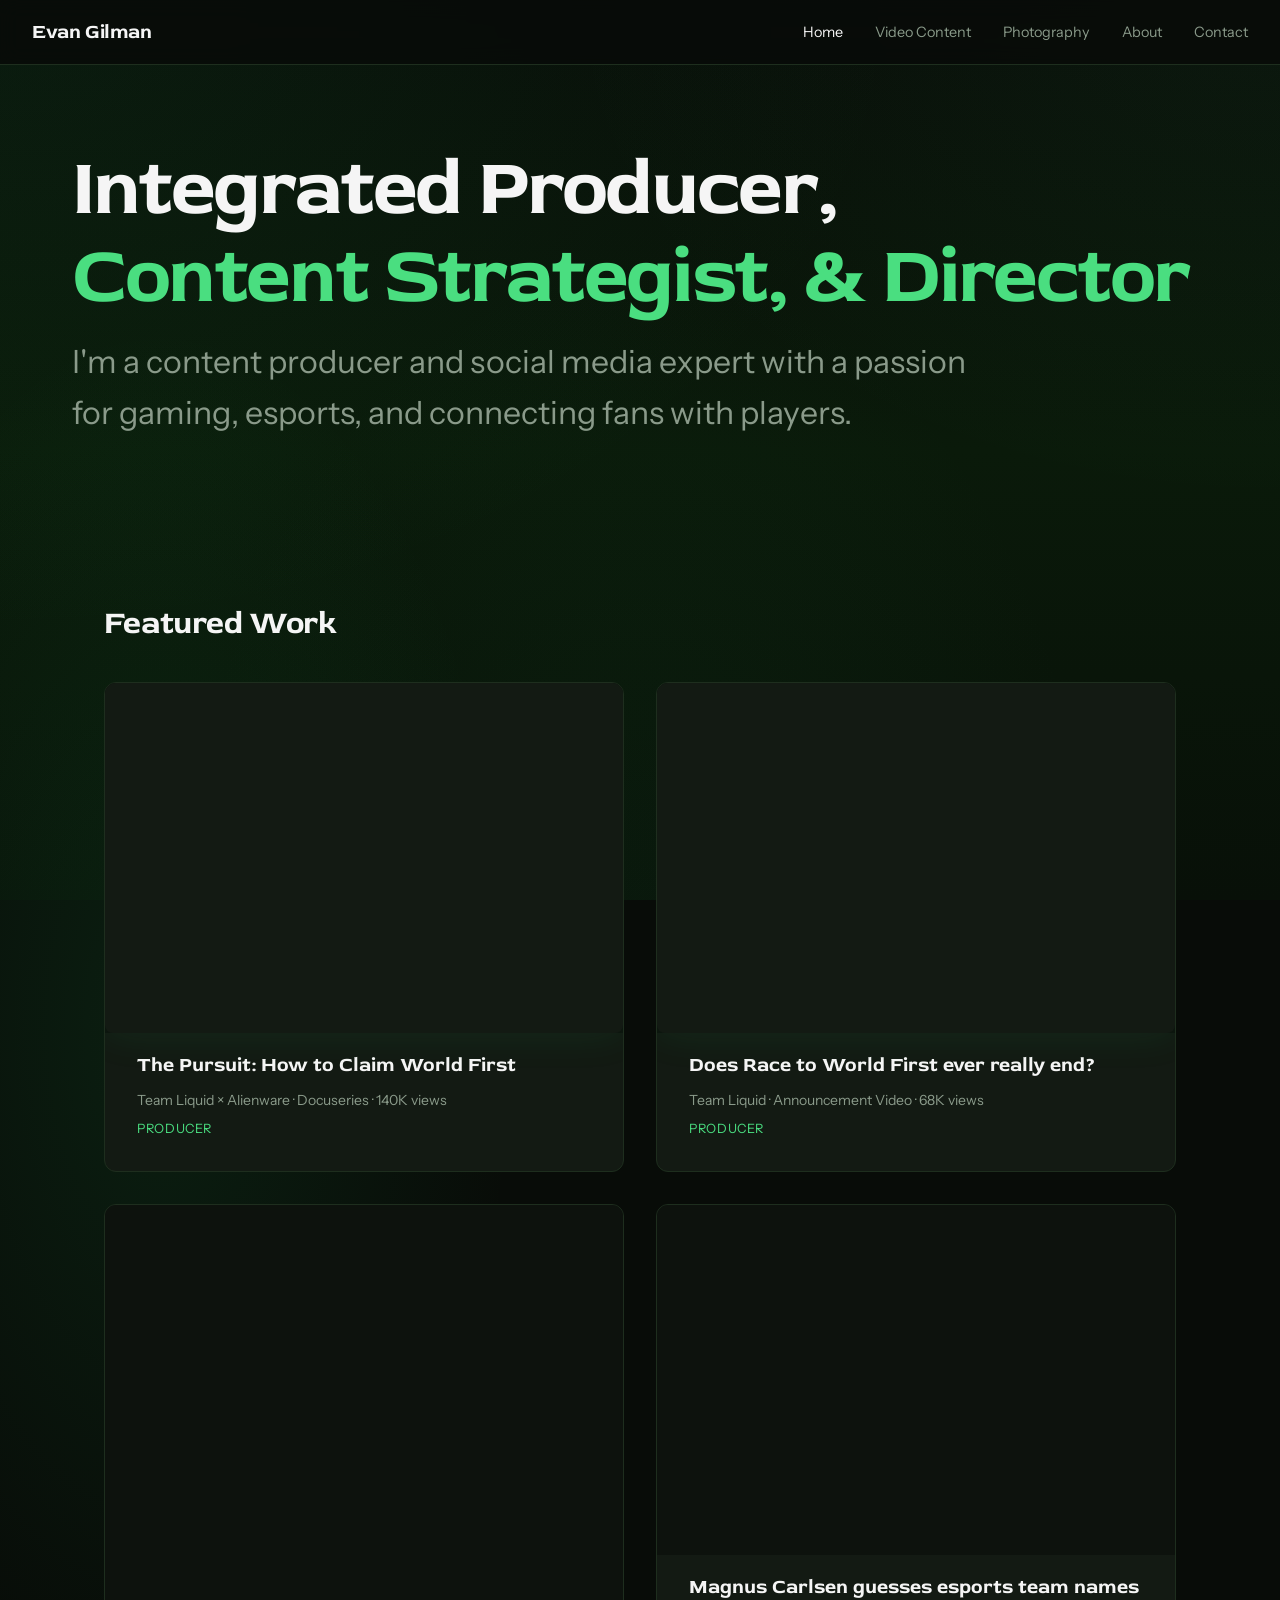
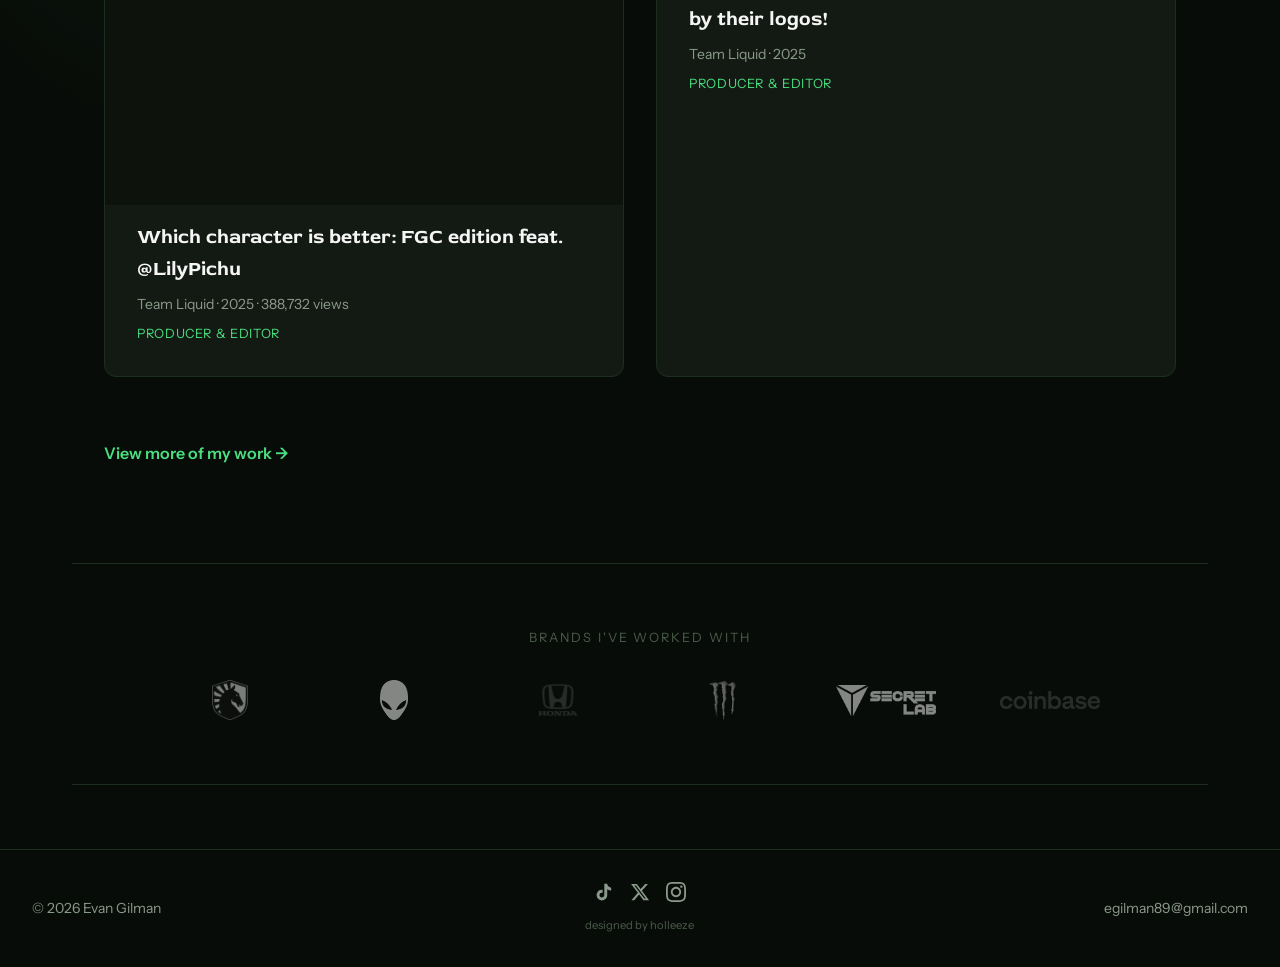
==== commit 038c02f2: "temp hiding outdated reel" ====
--- a/index.html
+++ b/index.html
@@ -36,9 +36,9 @@
         <h1 class="hero-title">Integrated Producer,<br><span class="accent"> Content Strategist, &amp Director</span></h1>
         <p class="hero-subtitle"> I'm a content producer and social media expert with a passion for gaming, esports, and connecting fans with players.</p>
       </div>
+        <!-- REEL TEMPORARILY HIDDEN
       <div class="reel-wrapper">
         <div class="video-container">
-          <!-- Replace VIDEO_ID with actual YouTube video ID -->
           <iframe 
             src="https://www.youtube.com/embed/nRwBTQyNLHw" 
             title="Evan Gilman Video Reel"
@@ -48,7 +48,7 @@
         </div>
         <p class="reel-label">2024 Reel</p>
       </div>
-    </section>
+    </section> -->
 
     <!-- Featured Work -->
     <section class="featured">
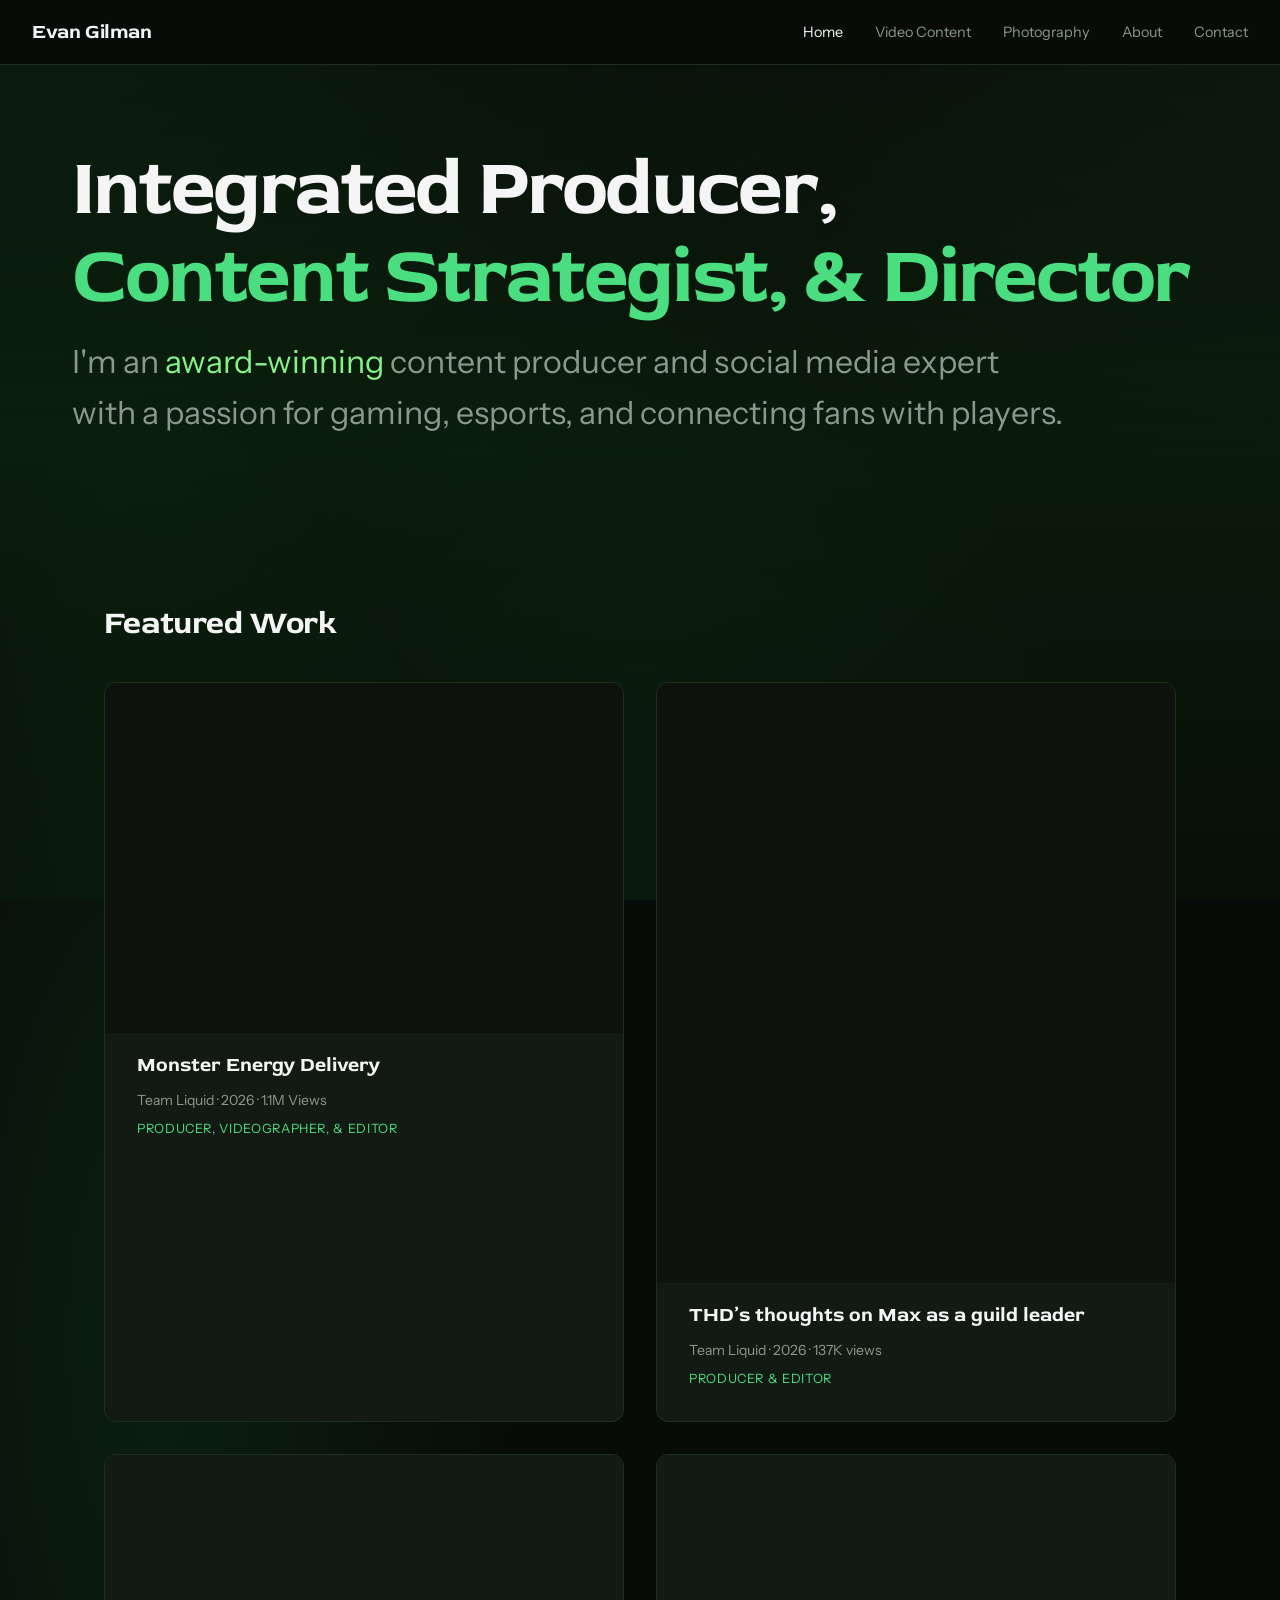
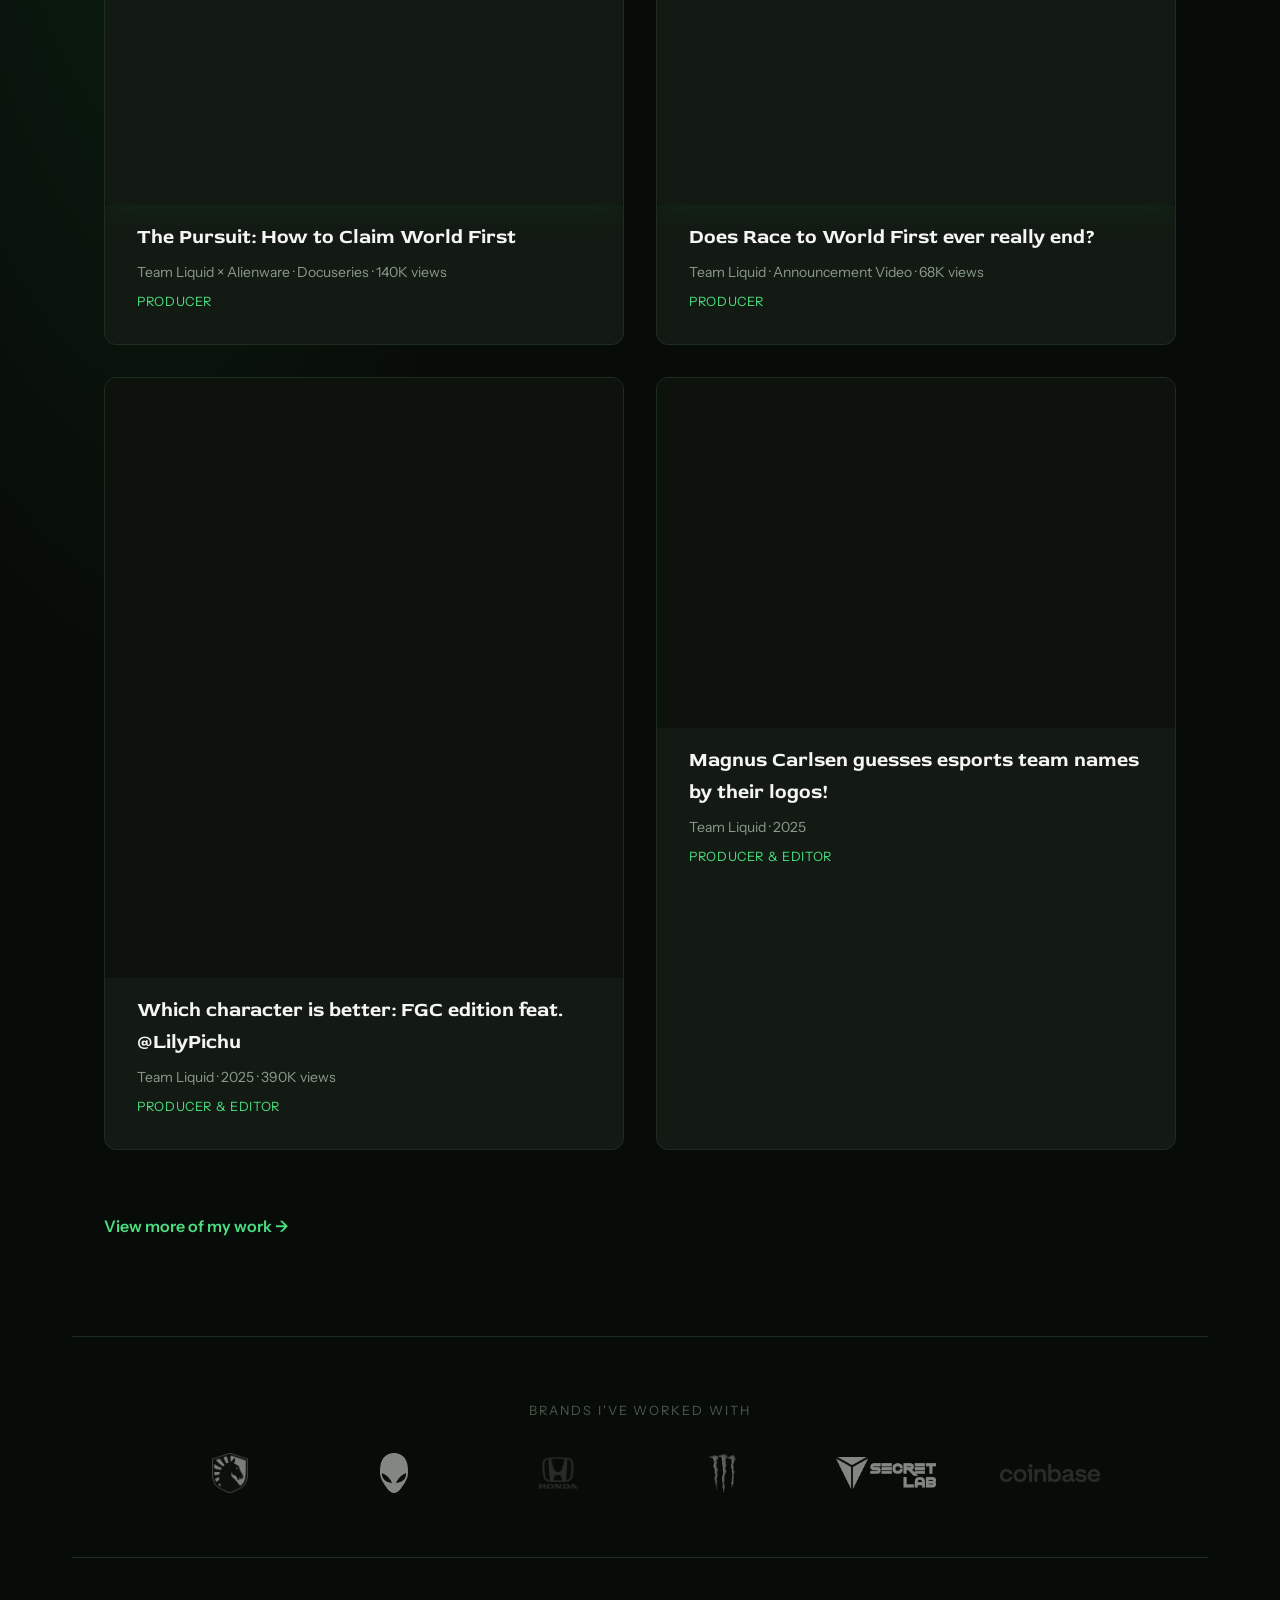
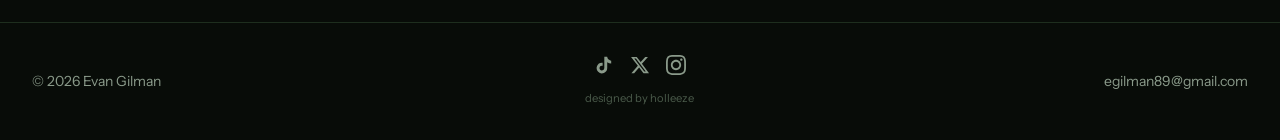
==== commit d9acc30d: "Updated index, added link to award winning, added two more featured items" ====
--- a/index.html
+++ b/index.html
@@ -34,7 +34,7 @@
     <section class="hero">
       <div class="hero-content">
         <h1 class="hero-title">Integrated Producer,<br><span class="accent"> Content Strategist, &amp Director</span></h1>
-        <p class="hero-subtitle"> I'm a content producer and social media expert with a passion for gaming, esports, and connecting fans with players.</p>
+        <p class="hero-subtitle"> I'm an <a href="https://x.com/esportsawards/status/1827428035915833742?s=20" class="glow-link"> award-winning </a> content producer and social media expert with a passion for gaming, esports, and connecting fans with players.</p>
       </div>
         <!-- REEL TEMPORARILY HIDDEN
       <div class="reel-wrapper">
@@ -56,26 +56,53 @@
       
       <div class="featured-grid">
         
-         <!-- Featured Item 4 -->
-        <article class="featured-item">
-          <div class="featured-embed">
-            <div class="video-container">
-              <iframe 
-                src="https://www.youtube.com/embed/1TEE61T-Swc" 
-                allow="accelerometer; autoplay; clipboard-write; encrypted-media; gyroscope; picture-in-picture" 
-                title="Race To World First Docuseries"
-                allowfullscreen>
-              </iframe>
-            </div>
-          </div>
-          <div class="featured-info">
-            <h3>The Pursuit: How to Claim World First</h3>
-            <p class="featured-meta">Team Liquid × Alienware · Docuseries ·  140K views</p>
-            <p class="featured-role">Producer</p>
+  <!-- Featured Item 1-->
+ <article class="featured-item">
+  <div class="featured-embed">
+    <blockquote class="instagram-media instagram" 
+      data-instgrm-permalink="https://www.instagram.com/p/DWR2o2Qki1-/" 
+      data-instgrm-version="14">
+    </blockquote>
+  </div>
+  <div class="featured-info">
+    <h3>Monster Energy Delivery</h3>
+    <p class="featured-meta">Team Liquid · 2026 ·  1.1M Views</p>
+    <p class="featured-role">Producer, Videographer, & Editor</p>
+  </div>
+</article> 
+
+  <!-- Featured Item 2 -->
+        <article class="featured-item vertical-video">
+        <div class="featured-embed vertical">
+        <iframe src="https://www.youtube.com/embed/OEW47sCDw0U" ></iframe>
+          </div>
+            <div class="featured-info">
+            <h3>THD’s thoughts on Max as a guild leader</h3>
+            <p class="featured-meta">Team Liquid · 2026 · 137K views</p>
+            <p class="featured-role">Producer & Editor</p>
           </div>
         </article>
+
+<!-- Featured Item 3 -->
+<article class="featured-item">
+  <div class="featured-embed">
+    <div class="video-container">
+     <iframe 
+      src="https://www.youtube.com/embed/1TEE61T-Swc" 
+      allow="accelerometer; autoplay; clipboard-write; encrypted-media; gyroscope; picture-in-picture" 
+      title="Race To World First Docuseries"
+      allowfullscreen>
+      </iframe>
+        </div>
+          </div>
+      <div class="featured-info">
+      <h3>The Pursuit: How to Claim World First</h3>
+       <p class="featured-meta">Team Liquid × Alienware · Docuseries ·  140K views</p>
+       <p class="featured-role">Producer</p>
+      </div>
+</article>
       
-        
+  <!-- Featured Item 4 -->
       <article class="featured-item">
           <div class="featured-embed">
             <div class="video-container">
@@ -95,21 +122,21 @@
         </article>
      
         
-        <!-- Featured Item 2 -->
+  <!-- Featured Item 5 -->
         <article class="featured-item vertical-video">
         <div class="featured-embed vertical">
         <iframe src="https://www.youtube.com/embed/5CmzBEQgQRY" ></iframe>
           </div>
             <div class="featured-info">
             <h3>Which character is better: FGC edition feat. @LilyPichu</h3>
-            <p class="featured-meta">Team Liquid · 2025 · 388,732 views</p>
+            <p class="featured-meta">Team Liquid · 2025 · 390K views</p>
             <p class="featured-role">Producer & Editor</p>
           </div>
         </article>
         
 
-        <!-- Featured Item 3 -->
-       <article class="featured-item">
+  <!-- Featured Item 6 -->
+  <article class="featured-item">
   <div class="featured-embed">
     <blockquote class="instagram-media instagram" 
       data-instgrm-permalink="https://www.instagram.com/reel/DJU_d-mSItl/?utm_source=ig_embed&amp;utm_campaign=loading" 
@@ -132,8 +159,7 @@
     <section class="clients">
       <p class="clients-label">Brands I've worked with</p>
       <div class="clients-logos">
-        <!-- Replace with actual logo images -->
-        <img src="images/teamliquid.webp" alt="Team Liquid">
+         <img src="images/teamliquid.webp" alt="Team Liquid">
         <img src="images/alienware.webp" alt="Alienware">
         <img src="images/honda.webp" alt="honda">
         <img src="images/monster.webp" alt="monster" >
--- a/style.css
+++ b/style.css
@@ -263,7 +263,16 @@
   height: 100%;
   border: none;
 }
-
+.glow-link {
+  color: #86f186;
+  text-decoration: none;
+  font-weight: 400;
+  transition: text-shadow 0.2s ease;
+}
+
+.glow-link:hover {
+  text-shadow: 0 0 8px rgba(255, 242, 128, 0.4);
+}
 /* ===========================================
    FEATURED SECTION
    =========================================== */
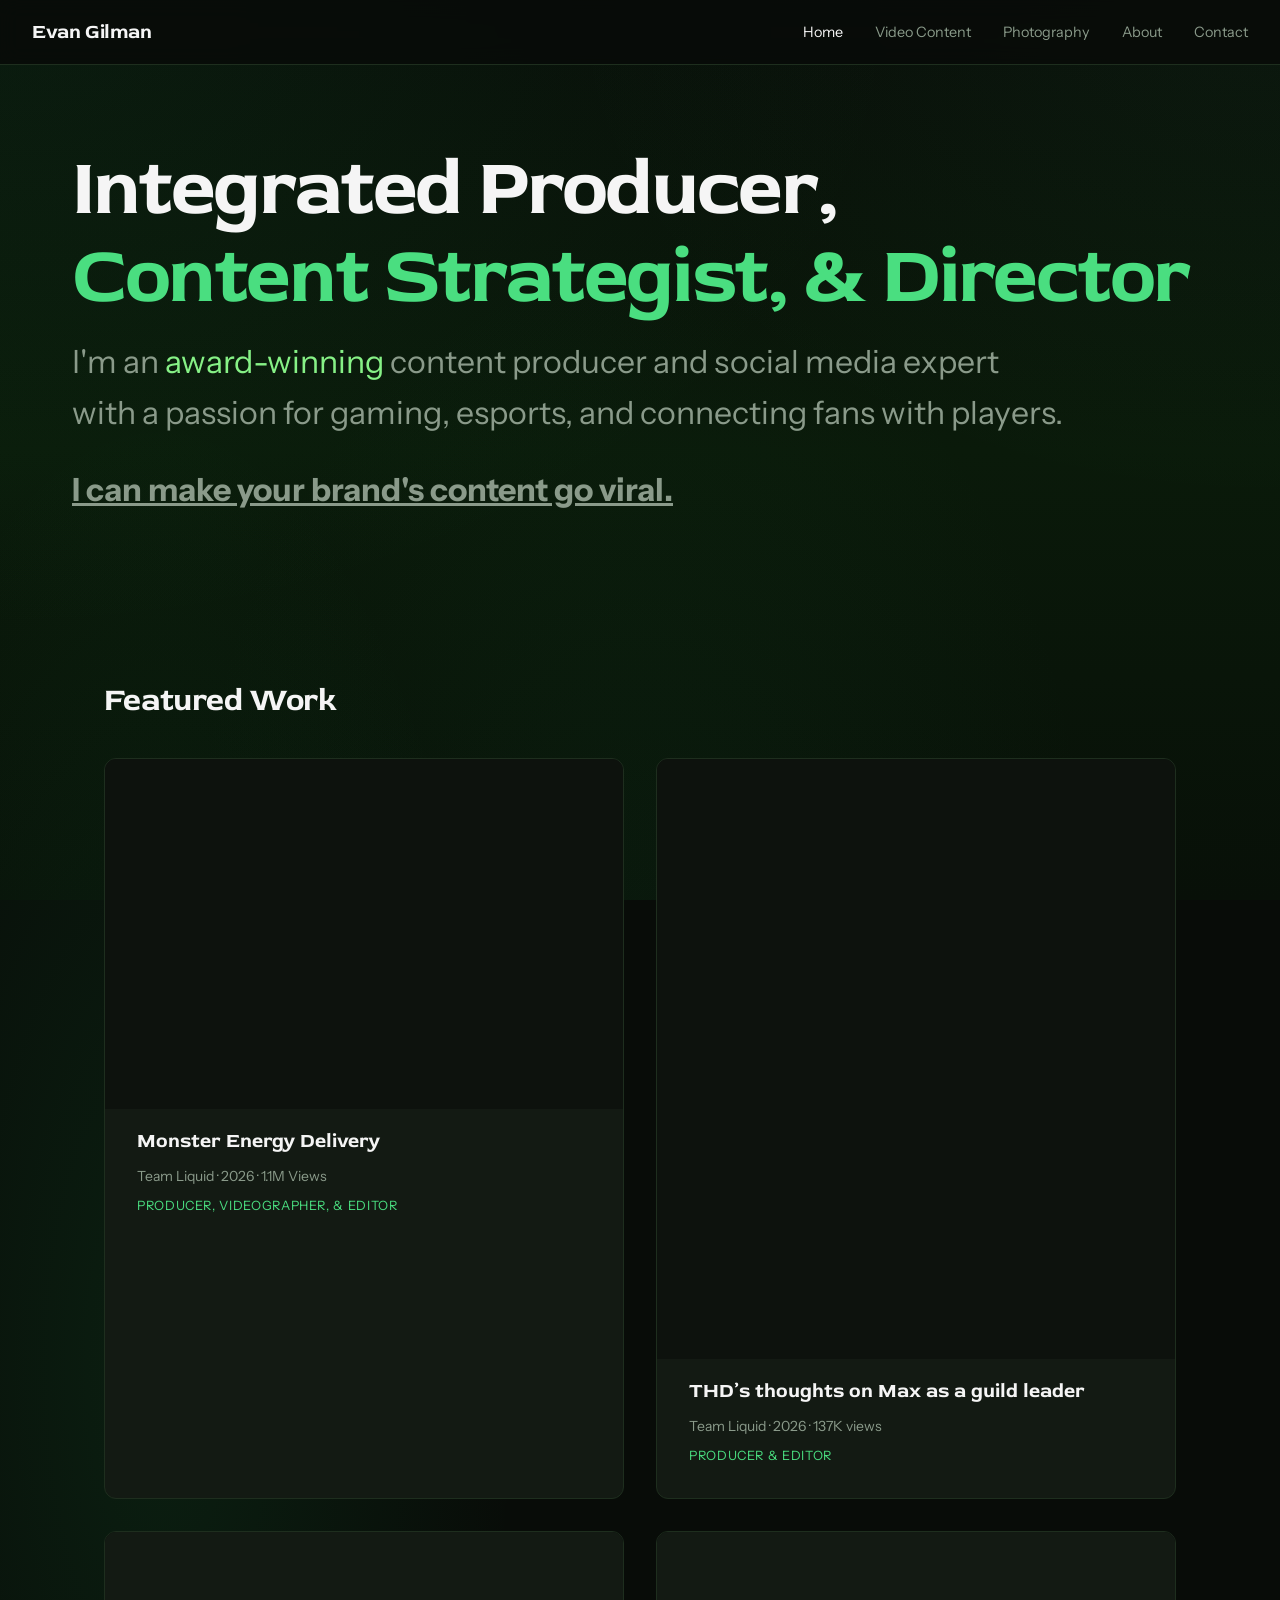
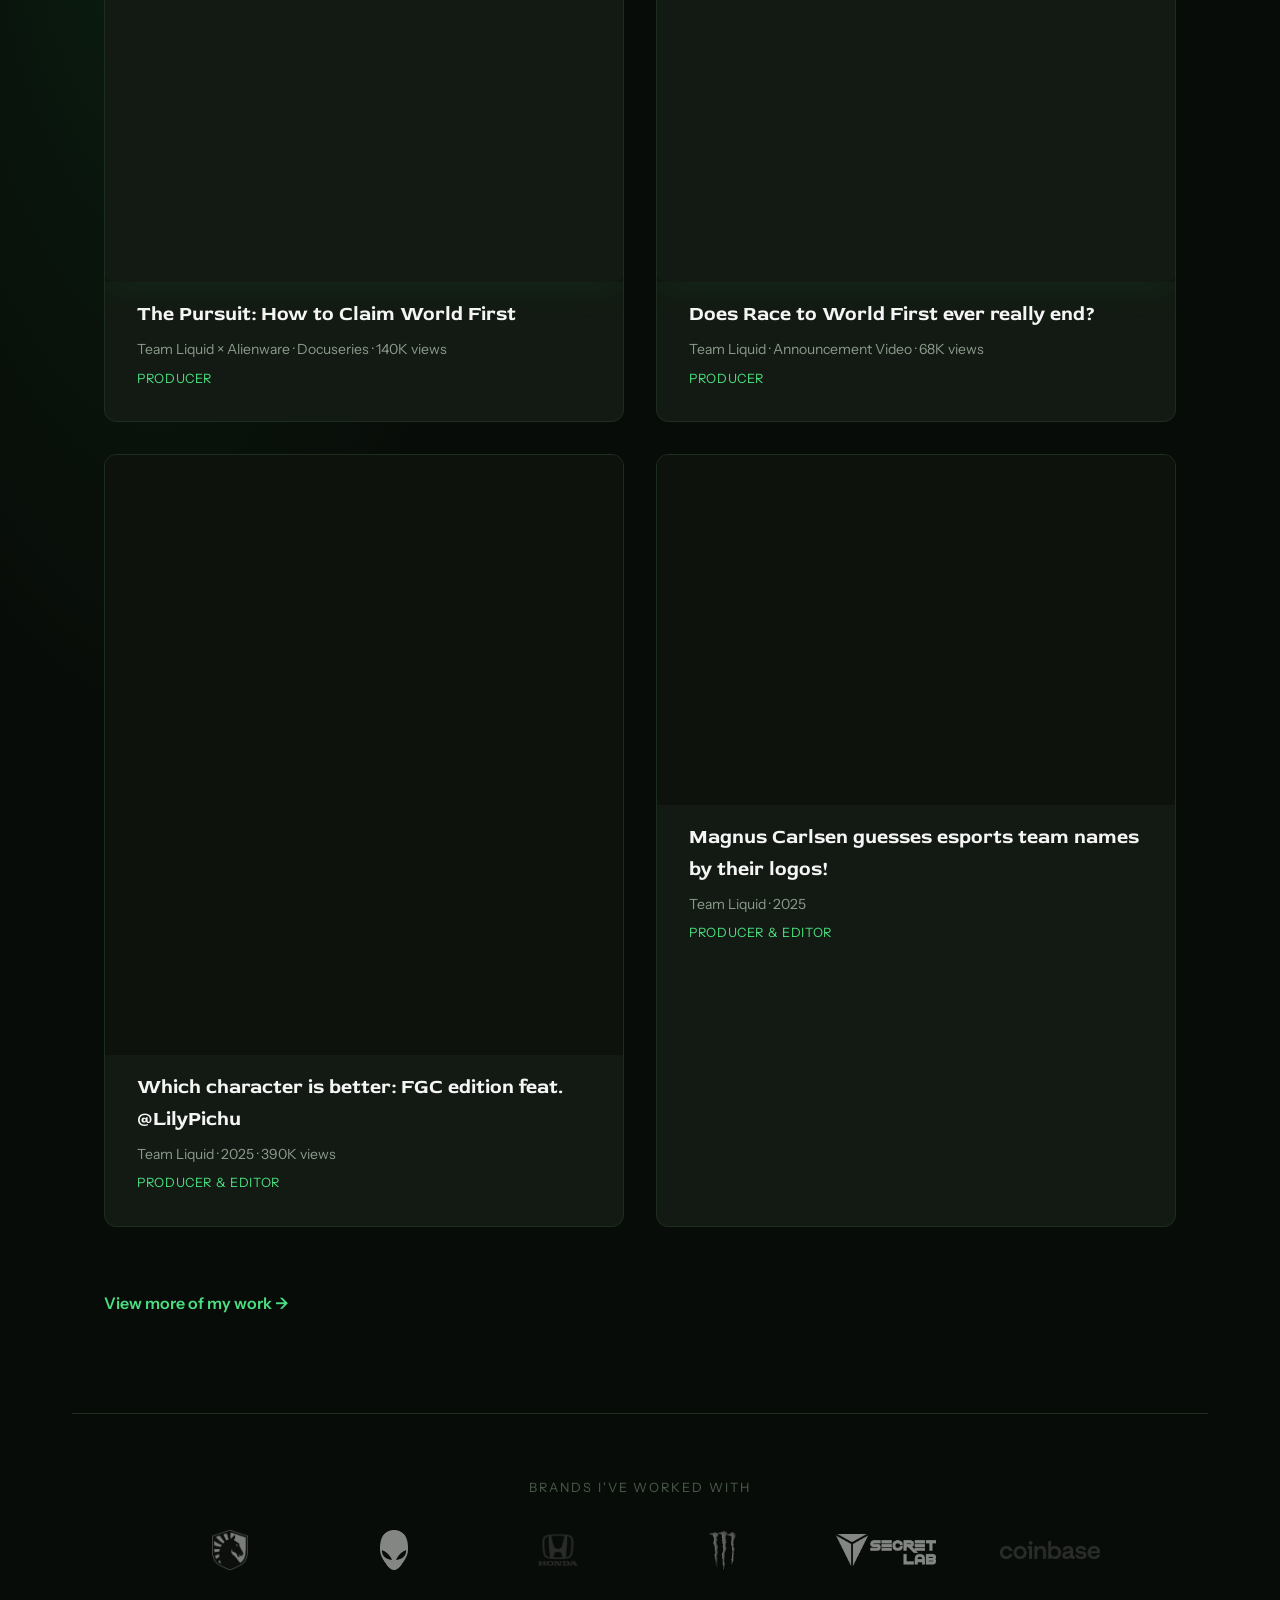
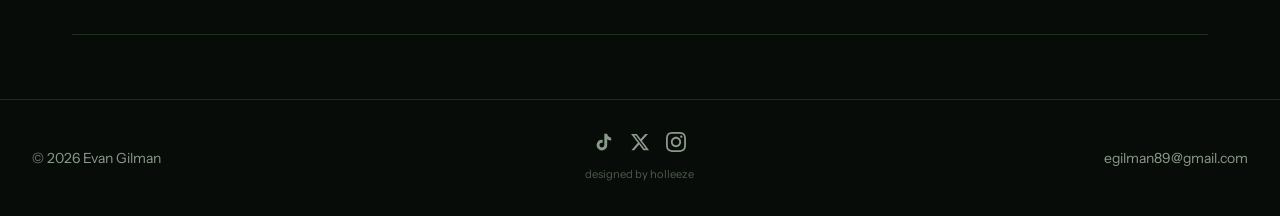
==== commit decb6cd1: "added more on the index in the hero subtitle" ====
--- a/index.html
+++ b/index.html
@@ -34,7 +34,10 @@
     <section class="hero">
       <div class="hero-content">
         <h1 class="hero-title">Integrated Producer,<br><span class="accent"> Content Strategist, &amp Director</span></h1>
-        <p class="hero-subtitle"> I'm an <a href="https://x.com/esportsawards/status/1827428035915833742?s=20" class="glow-link"> award-winning </a> content producer and social media expert with a passion for gaming, esports, and connecting fans with players.</p>
+        <p class="hero-subtitle"> I'm an <a href="https://x.com/esportsawards/status/1827428035915833742?s=20" class="glow-link"> award-winning </a> 
+          content producer and social media expert with a passion for gaming, esports, and connecting fans with players.</p>
+        <br>
+          <p class="hero-subtitle"> <b><u>I can make your brand's content go viral. </u></b></p>  
       </div>
         <!-- REEL TEMPORARILY HIDDEN
       <div class="reel-wrapper">
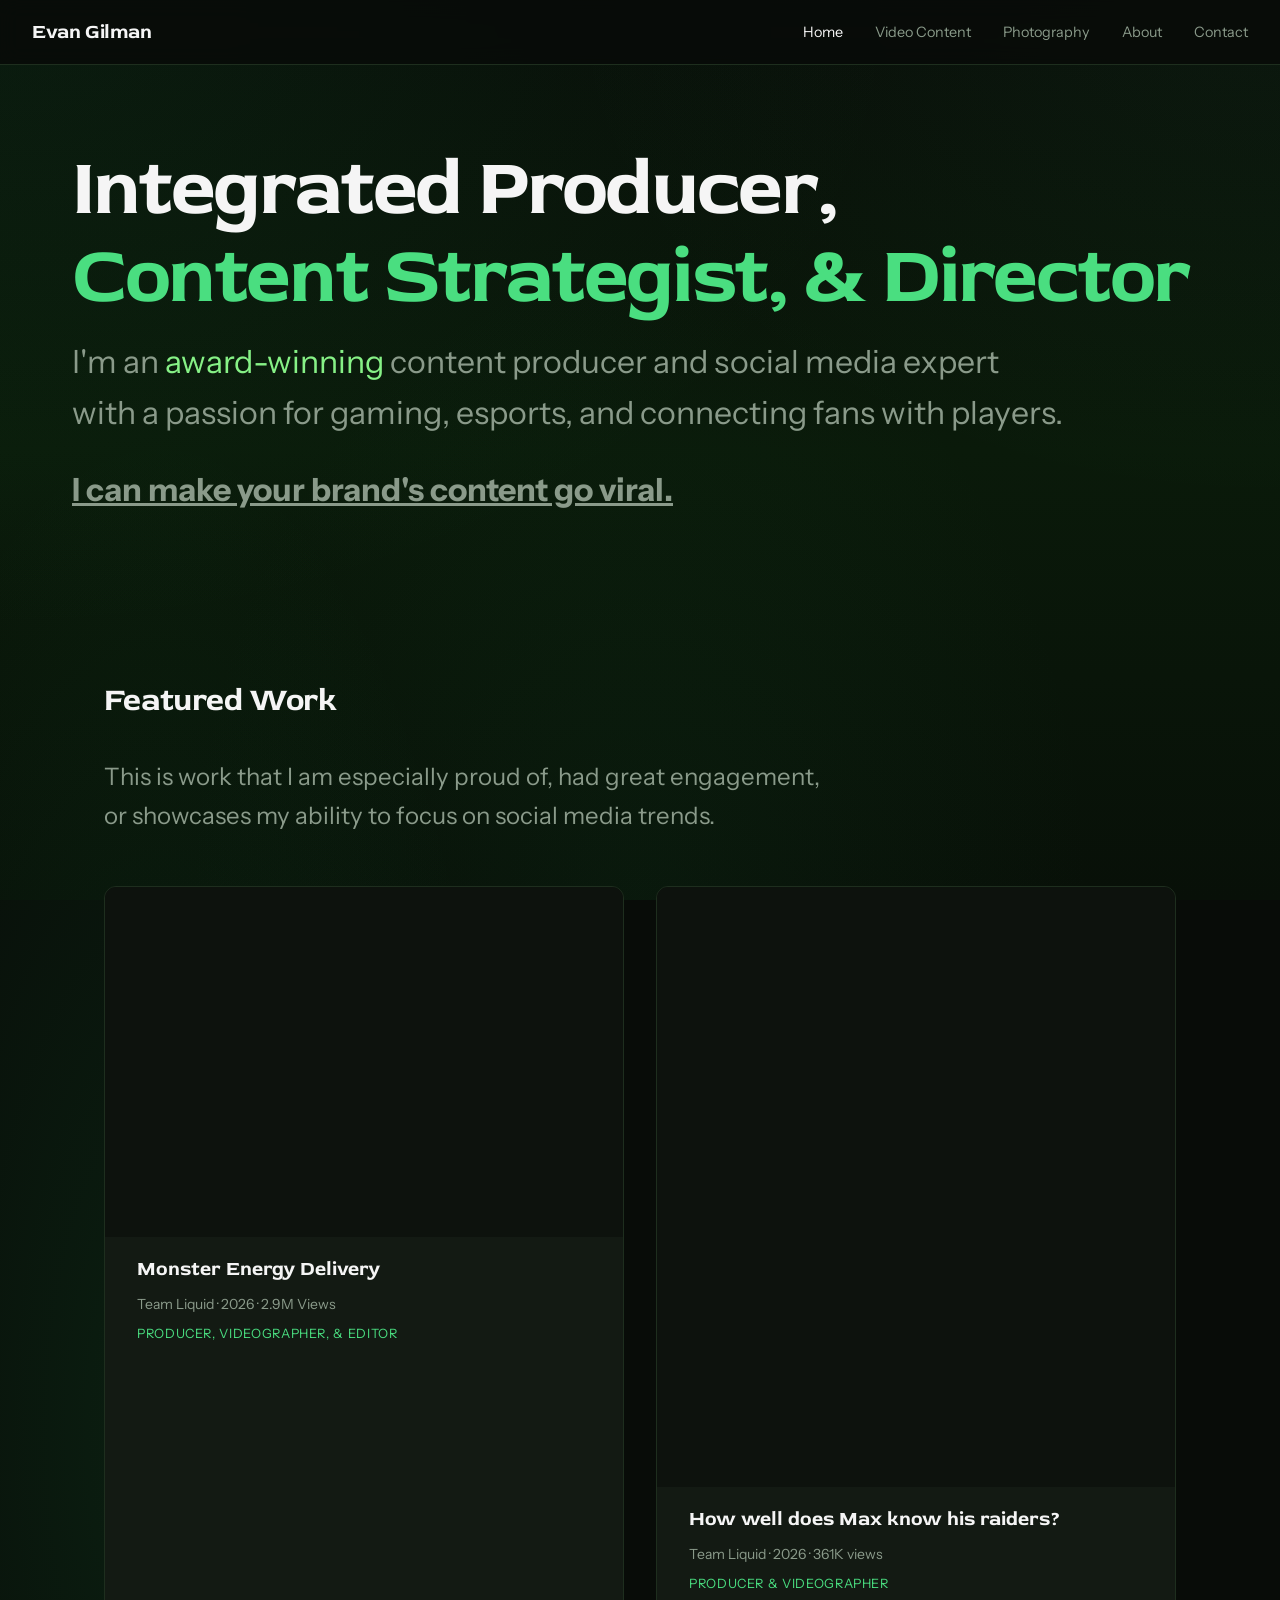
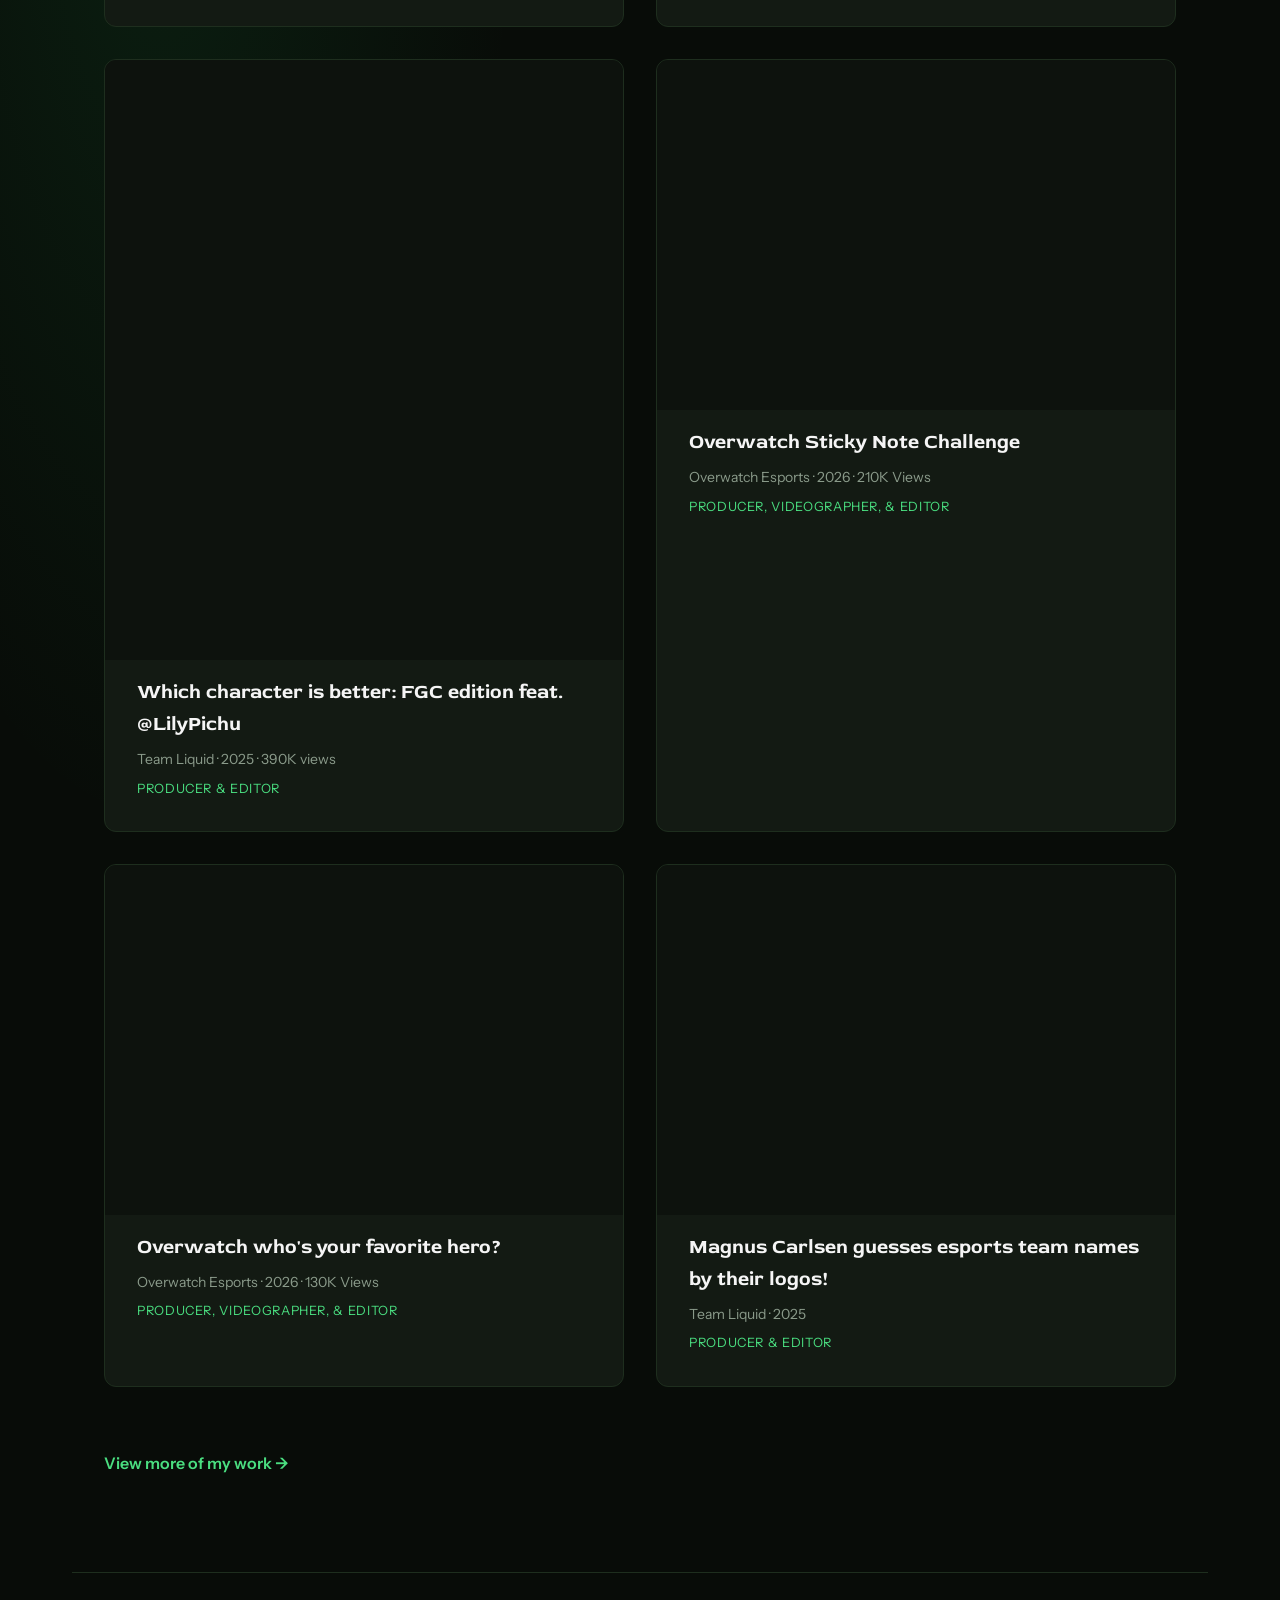
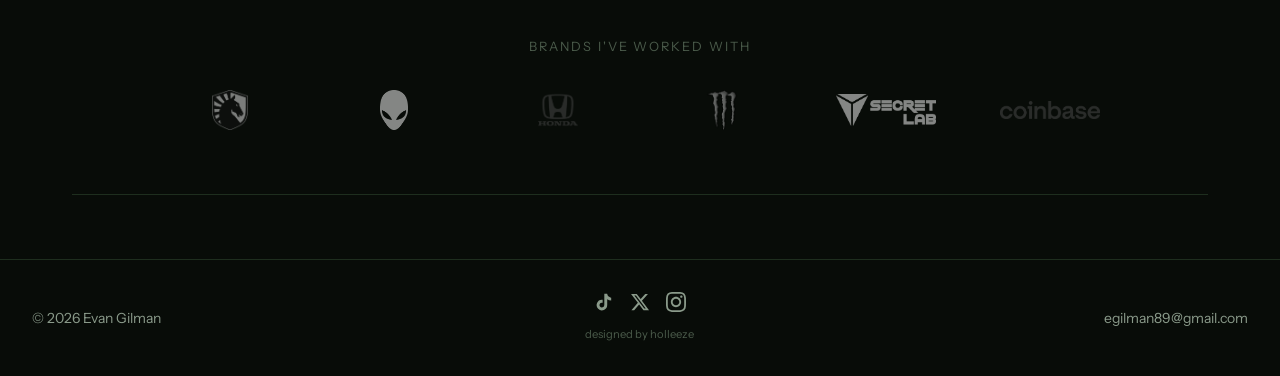
==== commit b819c847: "updated index" ====
--- a/index.html
+++ b/index.html
@@ -39,6 +39,7 @@
         <br>
           <p class="hero-subtitle"> <b><u>I can make your brand's content go viral. </u></b></p>  
       </div>
+      
         <!-- REEL TEMPORARILY HIDDEN
       <div class="reel-wrapper">
         <div class="video-container">
@@ -56,7 +57,8 @@
     <!-- Featured Work -->
     <section class="featured">
       <h2 class="section-title">Featured Work</h2>
-      
+      <div><p class="hero-subtitle2"> This is work that I am especially proud of, had great engagement, or showcases my ability to focus on social media trends.</div>
+        <br></br>
       <div class="featured-grid">
         
   <!-- Featured Item 1-->
@@ -69,7 +71,7 @@
   </div>
   <div class="featured-info">
     <h3>Monster Energy Delivery</h3>
-    <p class="featured-meta">Team Liquid · 2026 ·  1.1M Views</p>
+    <p class="featured-meta">Team Liquid · 2026 ·  2.9M Views</p>
     <p class="featured-role">Producer, Videographer, & Editor</p>
   </div>
 </article> 
@@ -77,55 +79,16 @@
   <!-- Featured Item 2 -->
         <article class="featured-item vertical-video">
         <div class="featured-embed vertical">
-        <iframe src="https://www.youtube.com/embed/OEW47sCDw0U" ></iframe>
+        <iframe src="https://www.youtube.com/embed/QvoYkZ2ayCo" ></iframe>
           </div>
             <div class="featured-info">
-            <h3>THD’s thoughts on Max as a guild leader</h3>
-            <p class="featured-meta">Team Liquid · 2026 · 137K views</p>
-            <p class="featured-role">Producer & Editor</p>
+            <h3>How well does Max know his raiders?</h3>
+            <p class="featured-meta">Team Liquid · 2026 · 361K views</p>
+            <p class="featured-role">Producer & Videographer</p>
           </div>
         </article>
 
-<!-- Featured Item 3 -->
-<article class="featured-item">
-  <div class="featured-embed">
-    <div class="video-container">
-     <iframe 
-      src="https://www.youtube.com/embed/1TEE61T-Swc" 
-      allow="accelerometer; autoplay; clipboard-write; encrypted-media; gyroscope; picture-in-picture" 
-      title="Race To World First Docuseries"
-      allowfullscreen>
-      </iframe>
-        </div>
-          </div>
-      <div class="featured-info">
-      <h3>The Pursuit: How to Claim World First</h3>
-       <p class="featured-meta">Team Liquid × Alienware · Docuseries ·  140K views</p>
-       <p class="featured-role">Producer</p>
-      </div>
-</article>
-      
-  <!-- Featured Item 4 -->
-      <article class="featured-item">
-          <div class="featured-embed">
-            <div class="video-container">
-              <iframe 
-                src="https://www.youtube.com/embed/2K3T5xhNEA8" 
-                allow="accelerometer; autoplay; clipboard-write; encrypted-media; gyroscope; picture-in-picture" 
-                title="Race To World First Announcement Video"
-                allowfullscreen>
-              </iframe>
-            </div>
-          </div>
-          <div class="featured-info">
-            <h3>Does Race to World First ever really end?</h3>
-            <p class="featured-meta">Team Liquid · Announcement Video ·  68K views</p>
-            <p class="featured-role">Producer</p>
-          </div>
-        </article>
-     
-        
-  <!-- Featured Item 5 -->
+         <!-- Featured Item 3 -->
         <article class="featured-item vertical-video">
         <div class="featured-embed vertical">
         <iframe src="https://www.youtube.com/embed/5CmzBEQgQRY" ></iframe>
@@ -136,7 +99,36 @@
             <p class="featured-role">Producer & Editor</p>
           </div>
         </article>
-        
+
+<!-- Featured Item 4 -->
+<article class="featured-item">
+  <div class="featured-embed">
+    <blockquote class="instagram-media instagram" 
+      data-instgrm-permalink="https://www.instagram.com/p/DdrYd7DsU1n/" 
+      data-instgrm-version="14">
+    </blockquote>
+  </div>
+  <div class="featured-info">
+    <h3>Overwatch Sticky Note Challenge</h3>
+    <p class="featured-meta">Overwatch Esports · 2026 ·  210K Views</p>
+    <p class="featured-role">Producer, Videographer, & Editor</p>
+  </div>
+</article> 
+      
+  <!-- Featured Item 5-->
+ <article class="featured-item">
+  <div class="featured-embed">
+    <blockquote class="instagram-media instagram" 
+      data-instgrm-permalink="https://www.instagram.com/p/Dd12KFkP7pO/" 
+      data-instgrm-version="14">
+    </blockquote>
+  </div>
+  <div class="featured-info">
+    <h3>Overwatch who's your favorite hero? </h3>
+    <p class="featured-meta">Overwatch Esports · 2026 ·  130K Views</p>
+    <p class="featured-role">Producer, Videographer, & Editor</p>
+  </div>
+</article> 
 
   <!-- Featured Item 6 -->
   <article class="featured-item">
--- a/style.css
+++ b/style.css
@@ -231,6 +231,13 @@
   text-wrap: balance;
 }
 
+.hero-subtitle2 {
+  font-size: 1.5rem;
+  color: var(--color-text-muted);
+  max-width: 1000px;
+  text-wrap: balance;
+}
+
 .reel-wrapper {
   width: 100%;
   max-width: 900px;
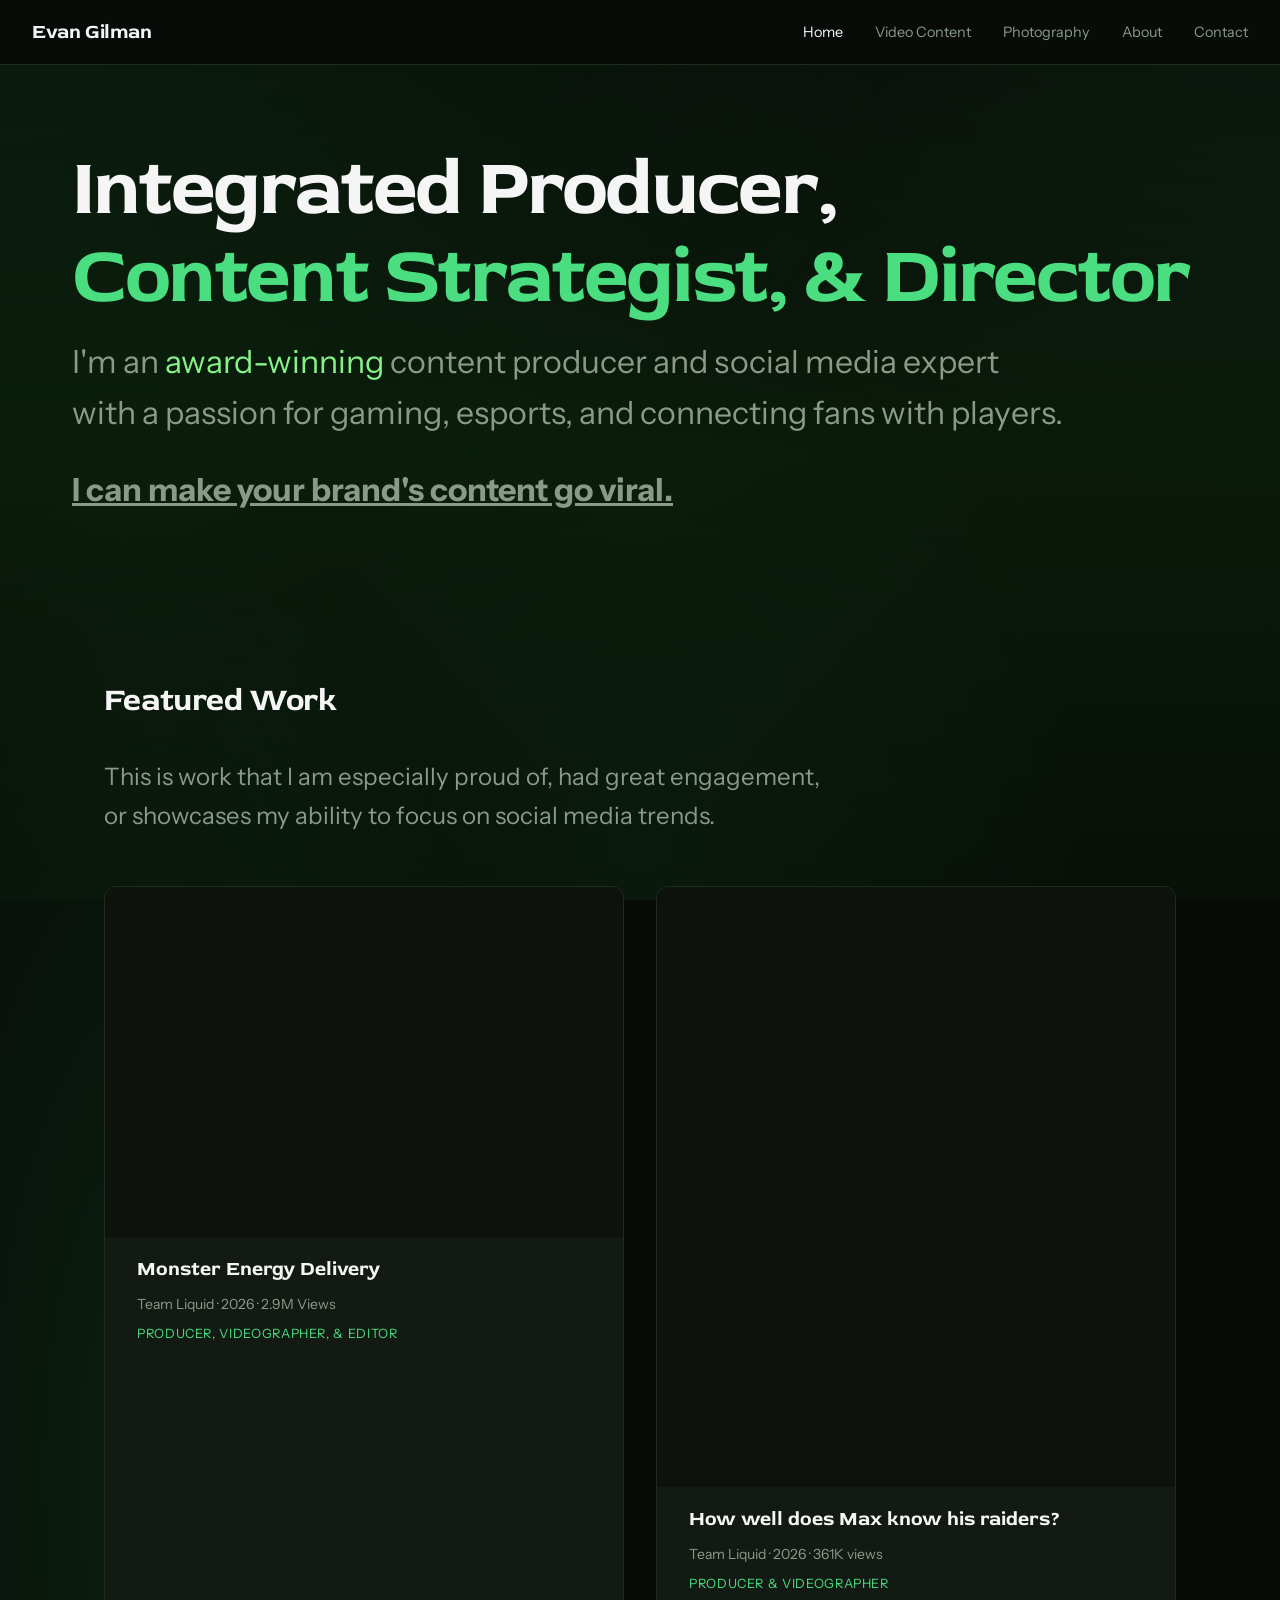
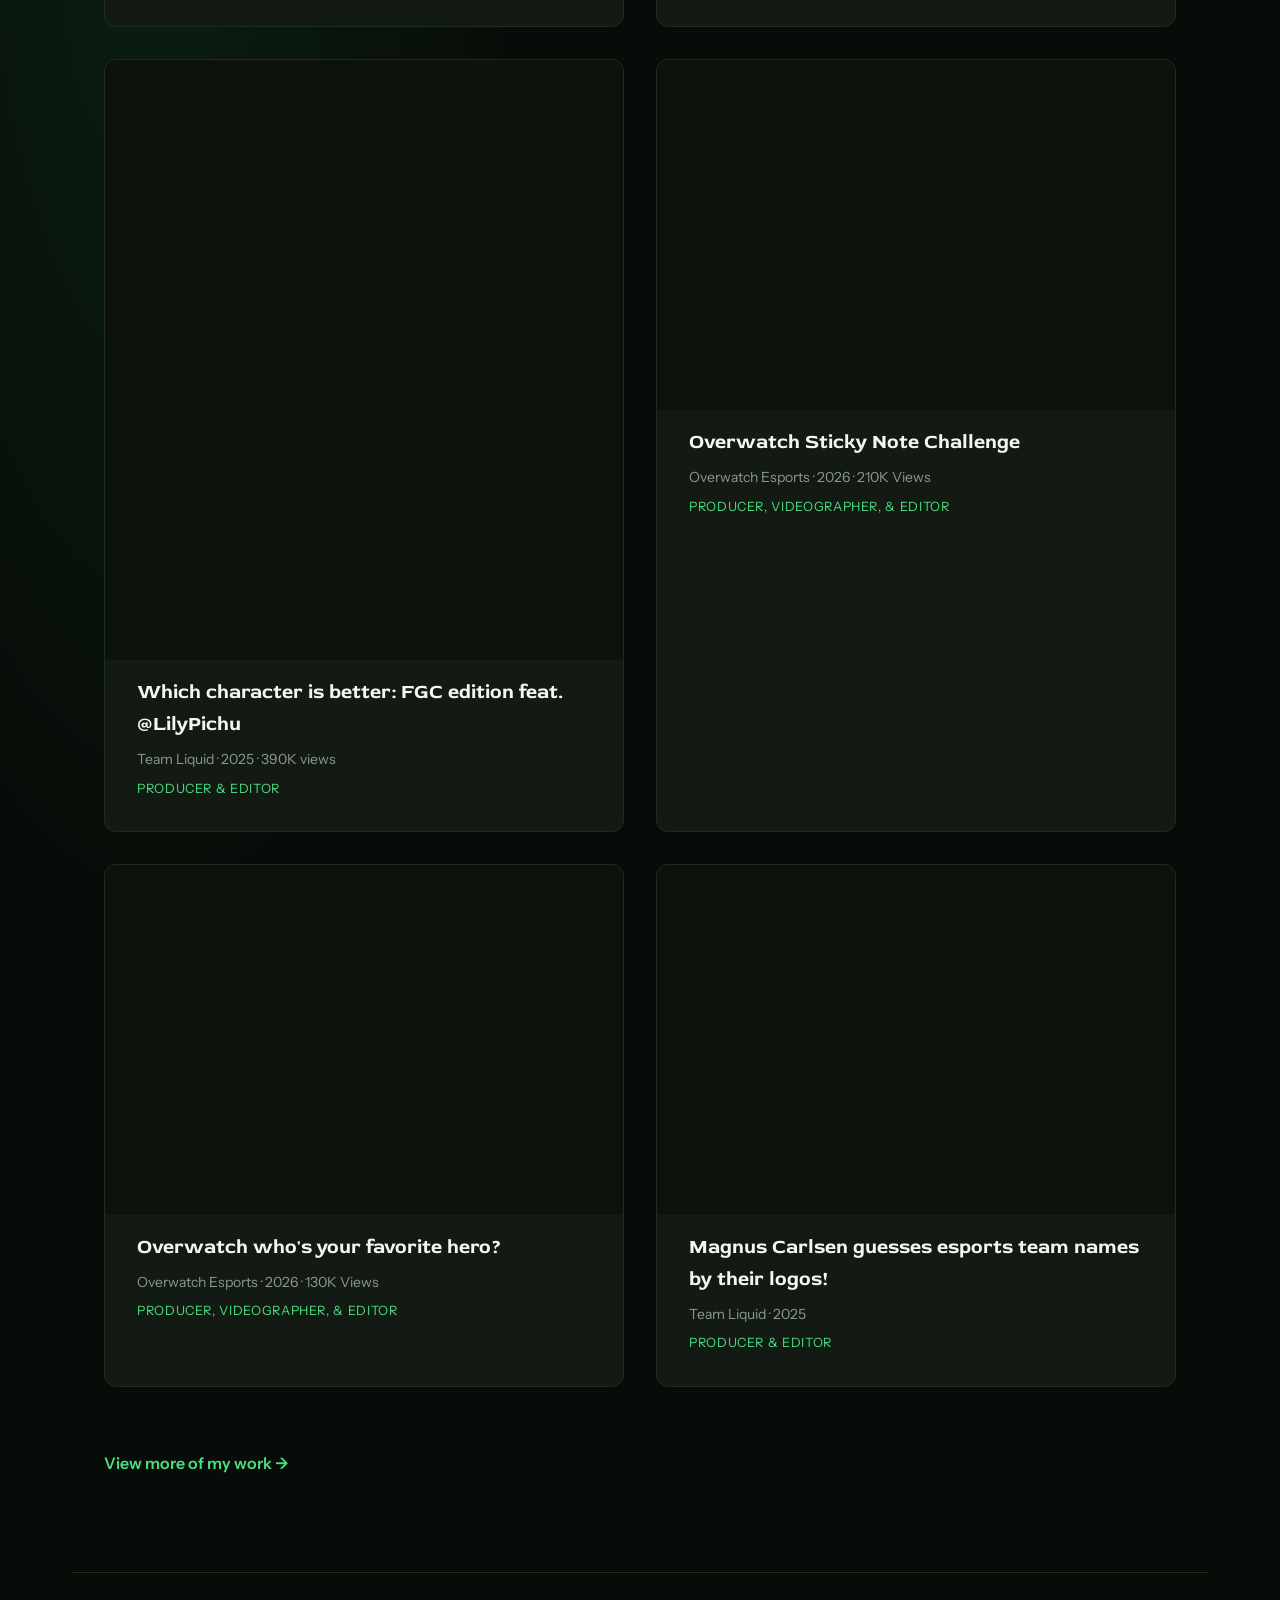
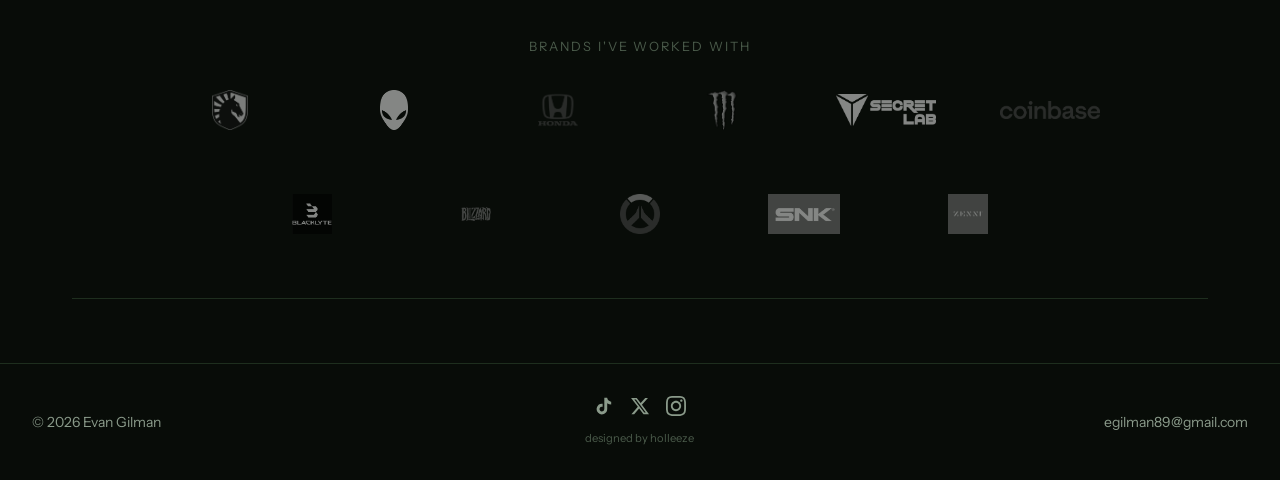
==== commit e7509d9b: "new brands" ====
--- a/index.html
+++ b/index.html
@@ -160,6 +160,11 @@
         <img src="images/monster.webp" alt="monster" >
         <img src="images/secretlab.webp" alt="secretlab">
         <img src="images/coinbase.webp" alt="coinbase">
+        <img src="images/blacklyte.webp" alt="Blacklyte">
+        <img src="images/blizzard.webp" alt="Blizzard Entertainment">
+        <img src="images/overwatch.webp" alt="Overwatch">
+        <img src="images/snk.webp" alt="SNK">
+        <img src="images/zenni.webp" alt="Zenni Optical">
       </div>
     </section>
   </main>
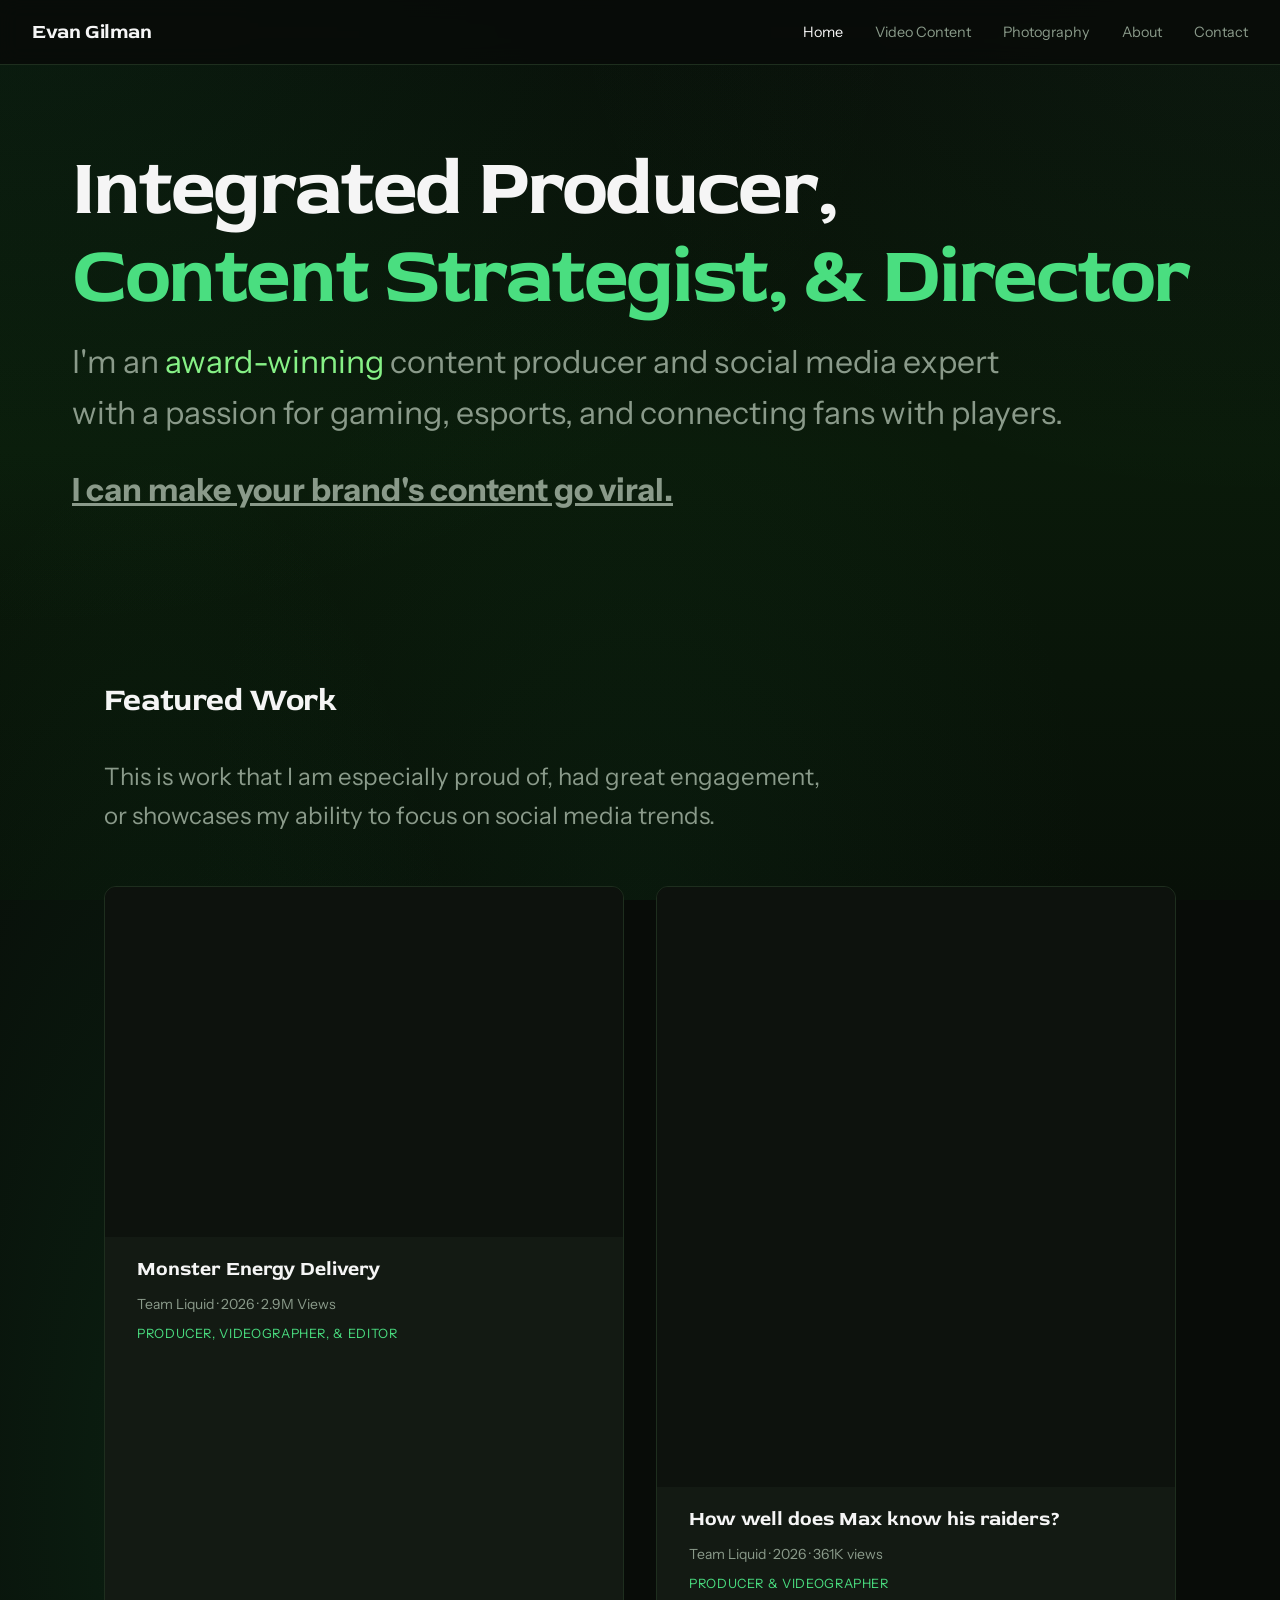
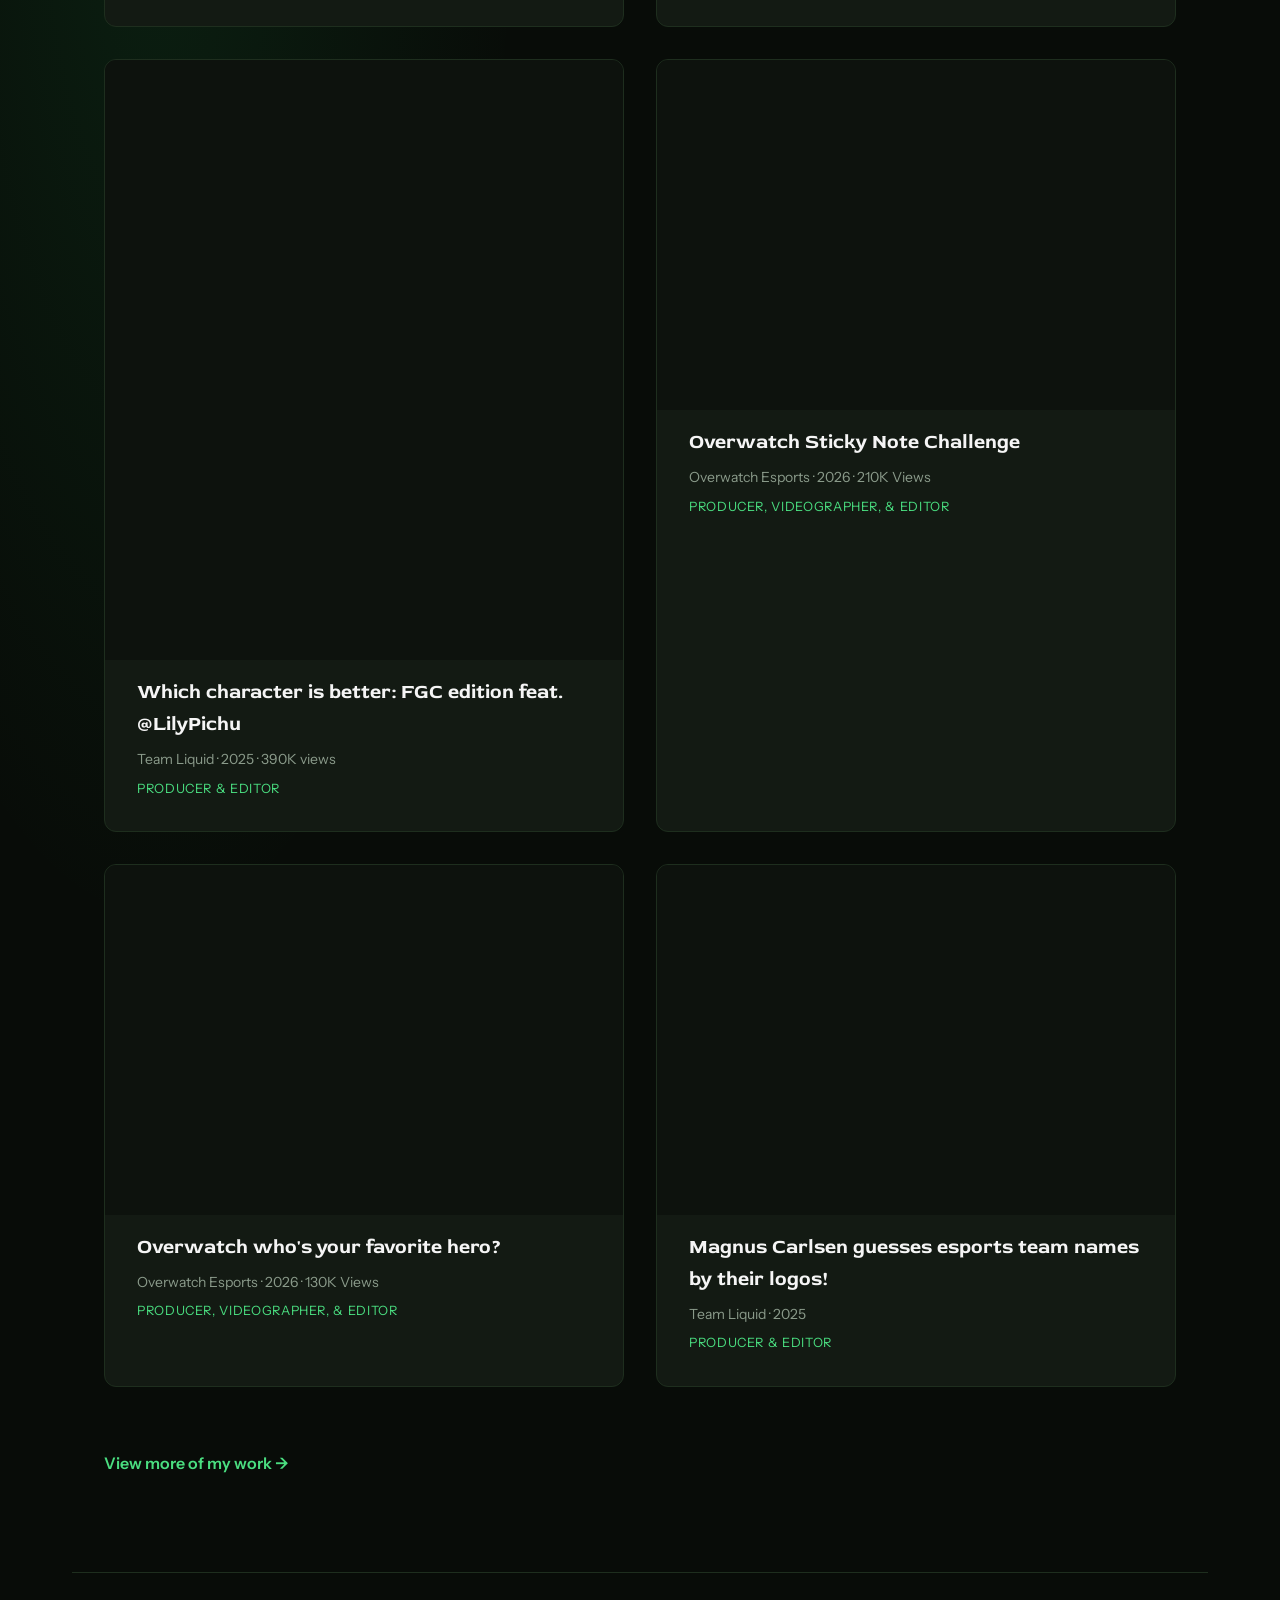
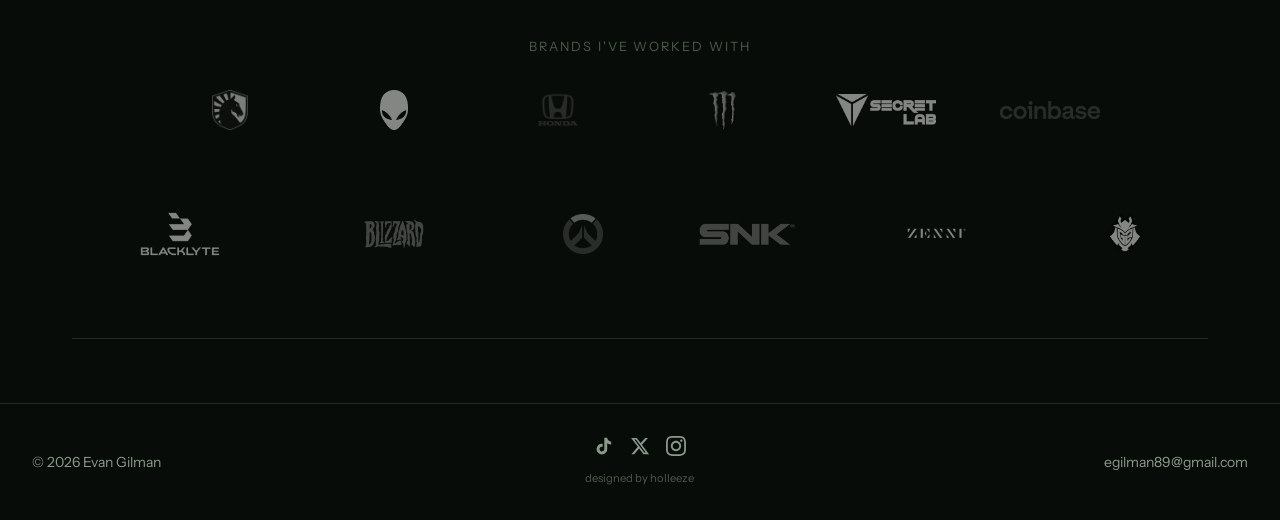
==== commit 25a4e360: "more updates" ====
--- a/index.html
+++ b/index.html
@@ -165,6 +165,7 @@
         <img src="images/overwatch.webp" alt="Overwatch">
         <img src="images/snk.webp" alt="SNK">
         <img src="images/zenni.webp" alt="Zenni Optical">
+        <img src="images/g2.webp" alt="G2 Esports">
       </div>
     </section>
   </main>
--- a/style.css
+++ b/style.css
@@ -1142,4 +1142,12 @@
 }
 
 .credit-link:hover {
-  color: var(--color-accent);}+  color: var(--color-accent);}
+ 
+  /* Enlarge Blacklyte, Blizzard, and Zenni logos only */
+.clients-logos img[src$="blacklyte.webp"],
+.clients-logos img[src$="blizzard.webp"],
+.clients-logos img[src$="zenni.webp"] {
+    width: 150px;
+    height: 80px;
+}
